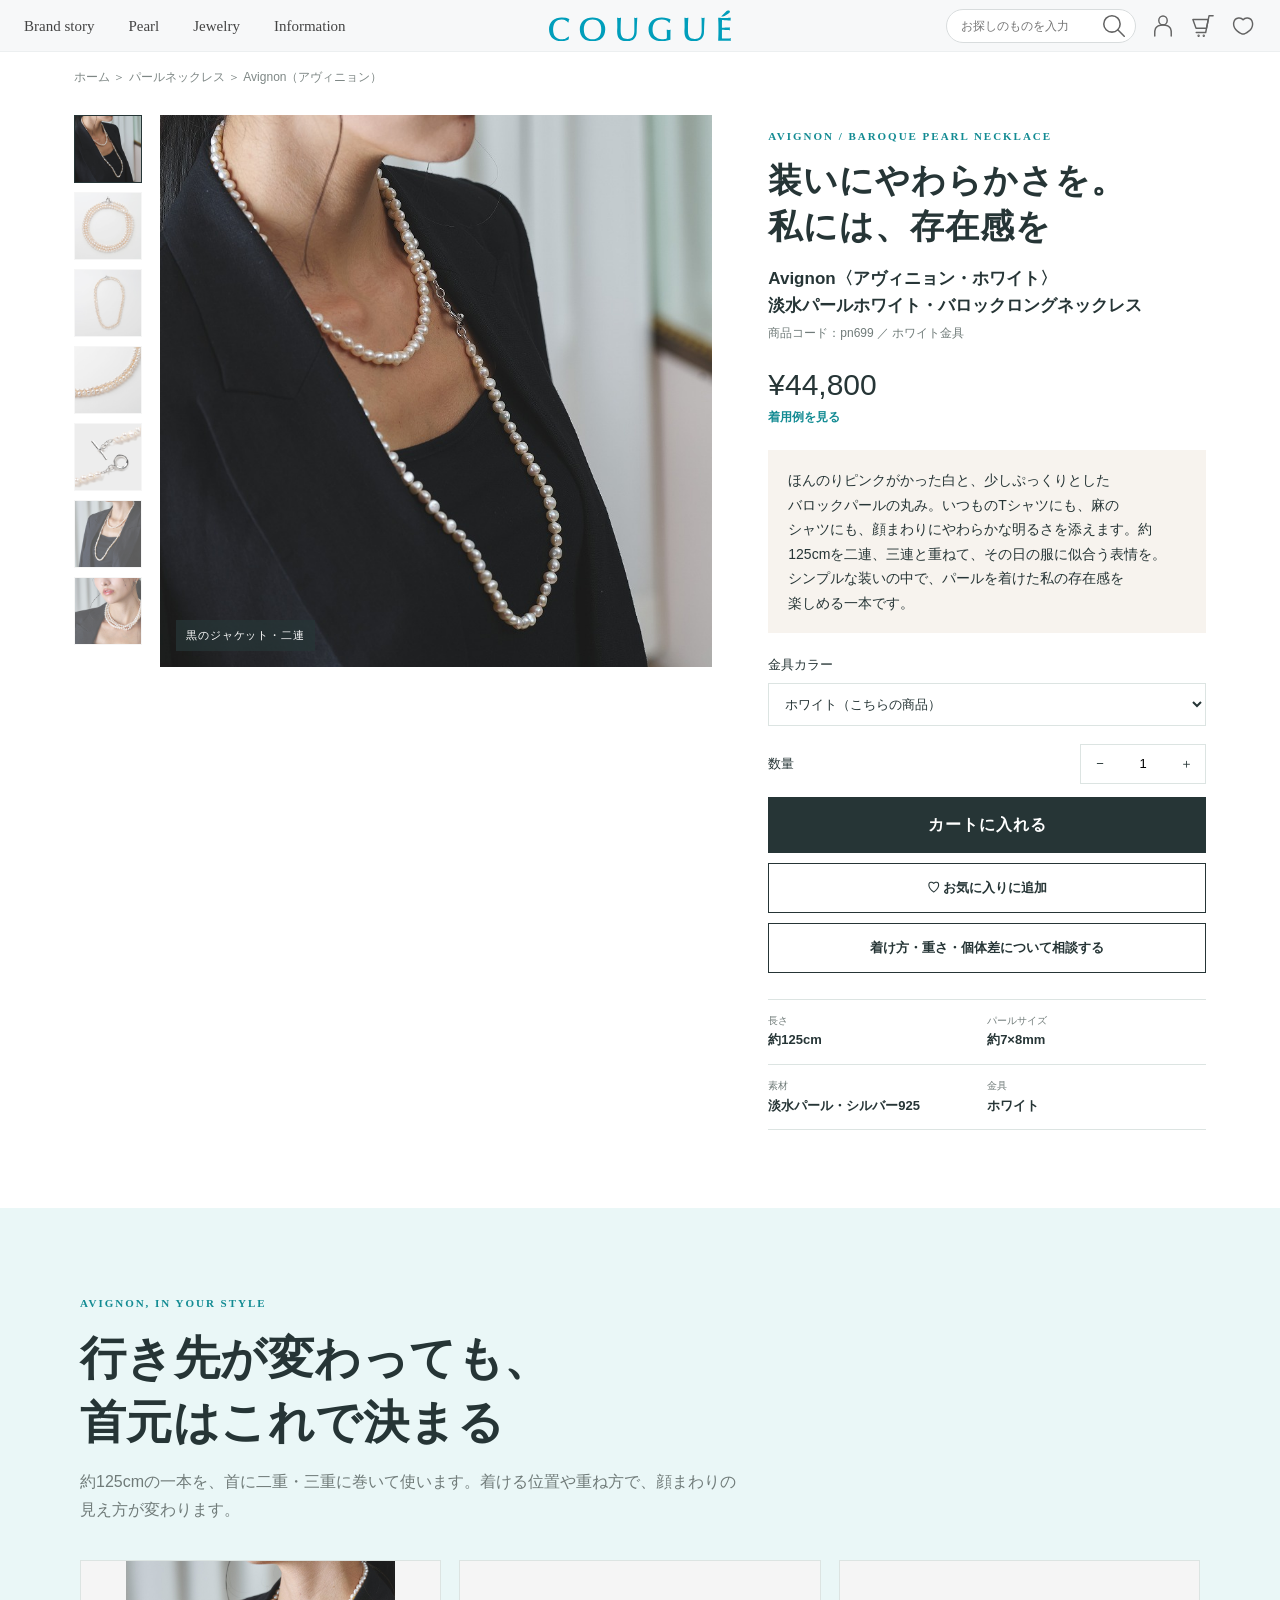
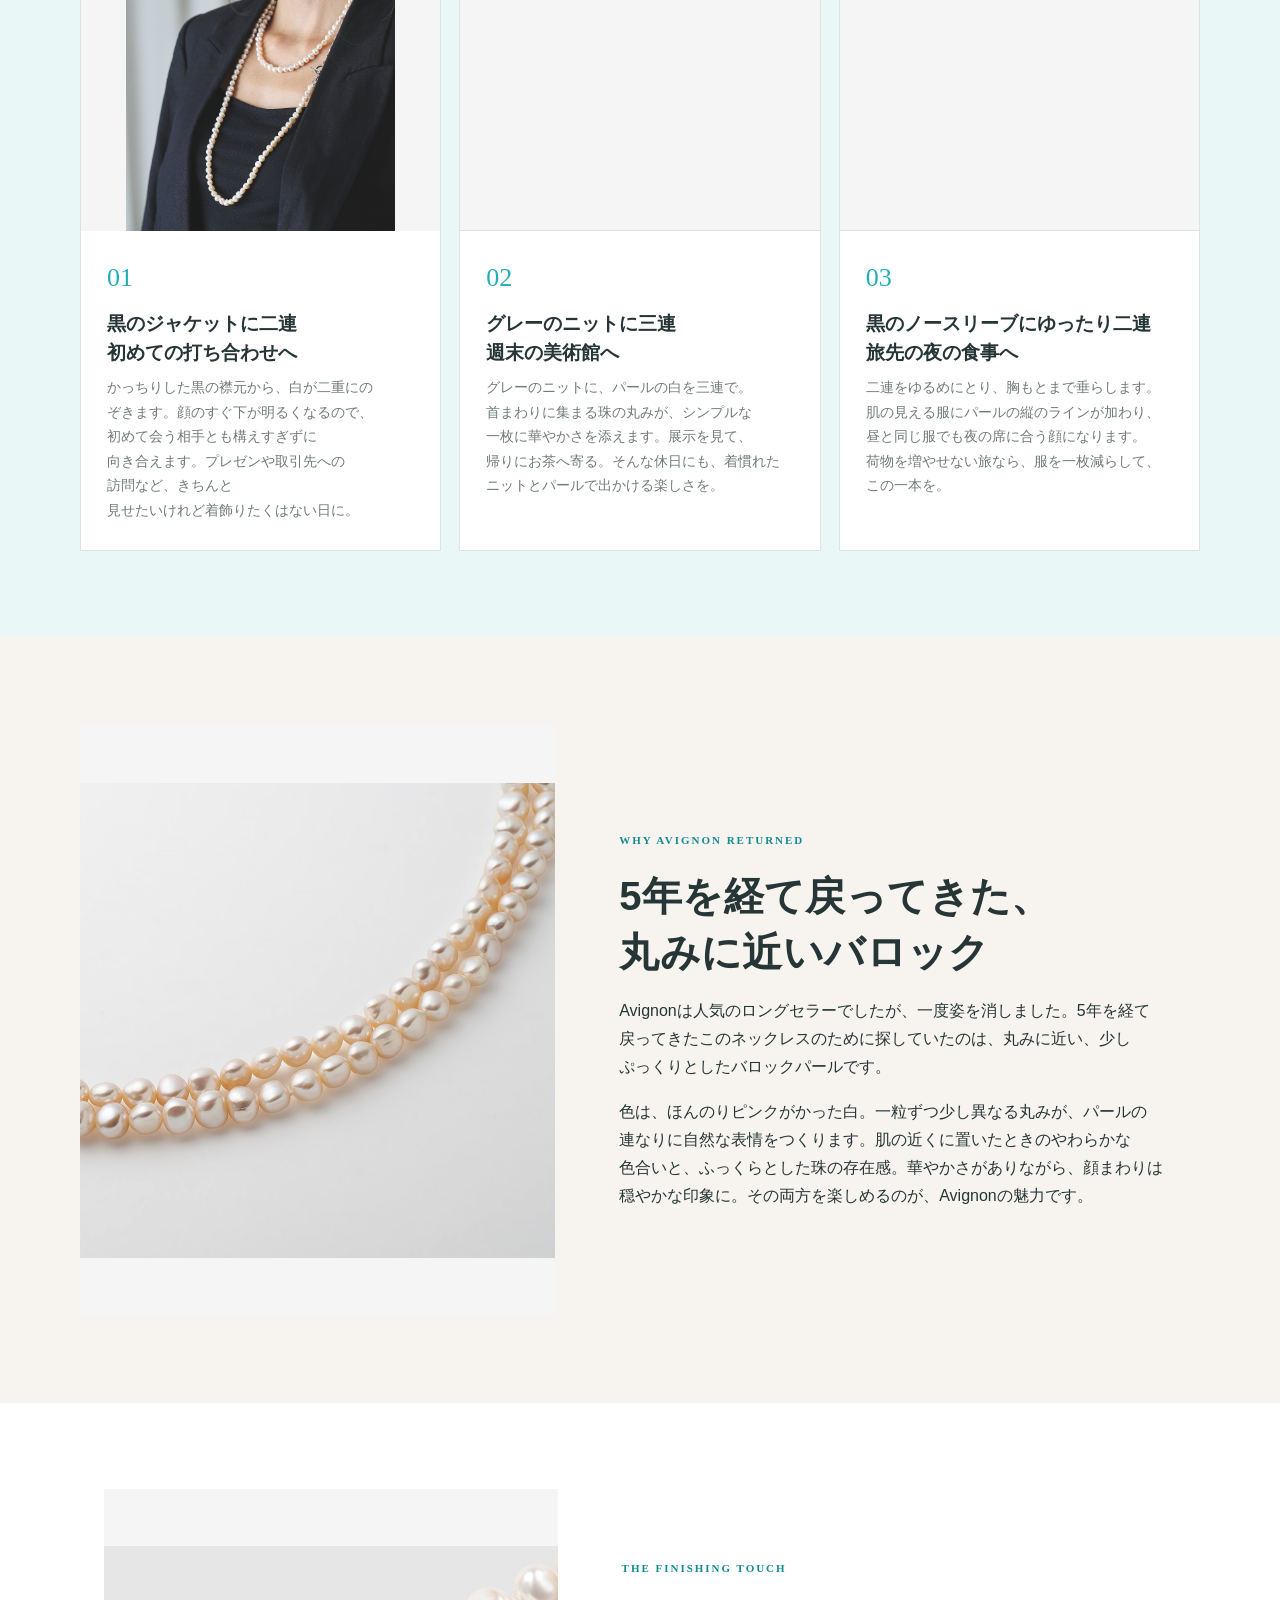
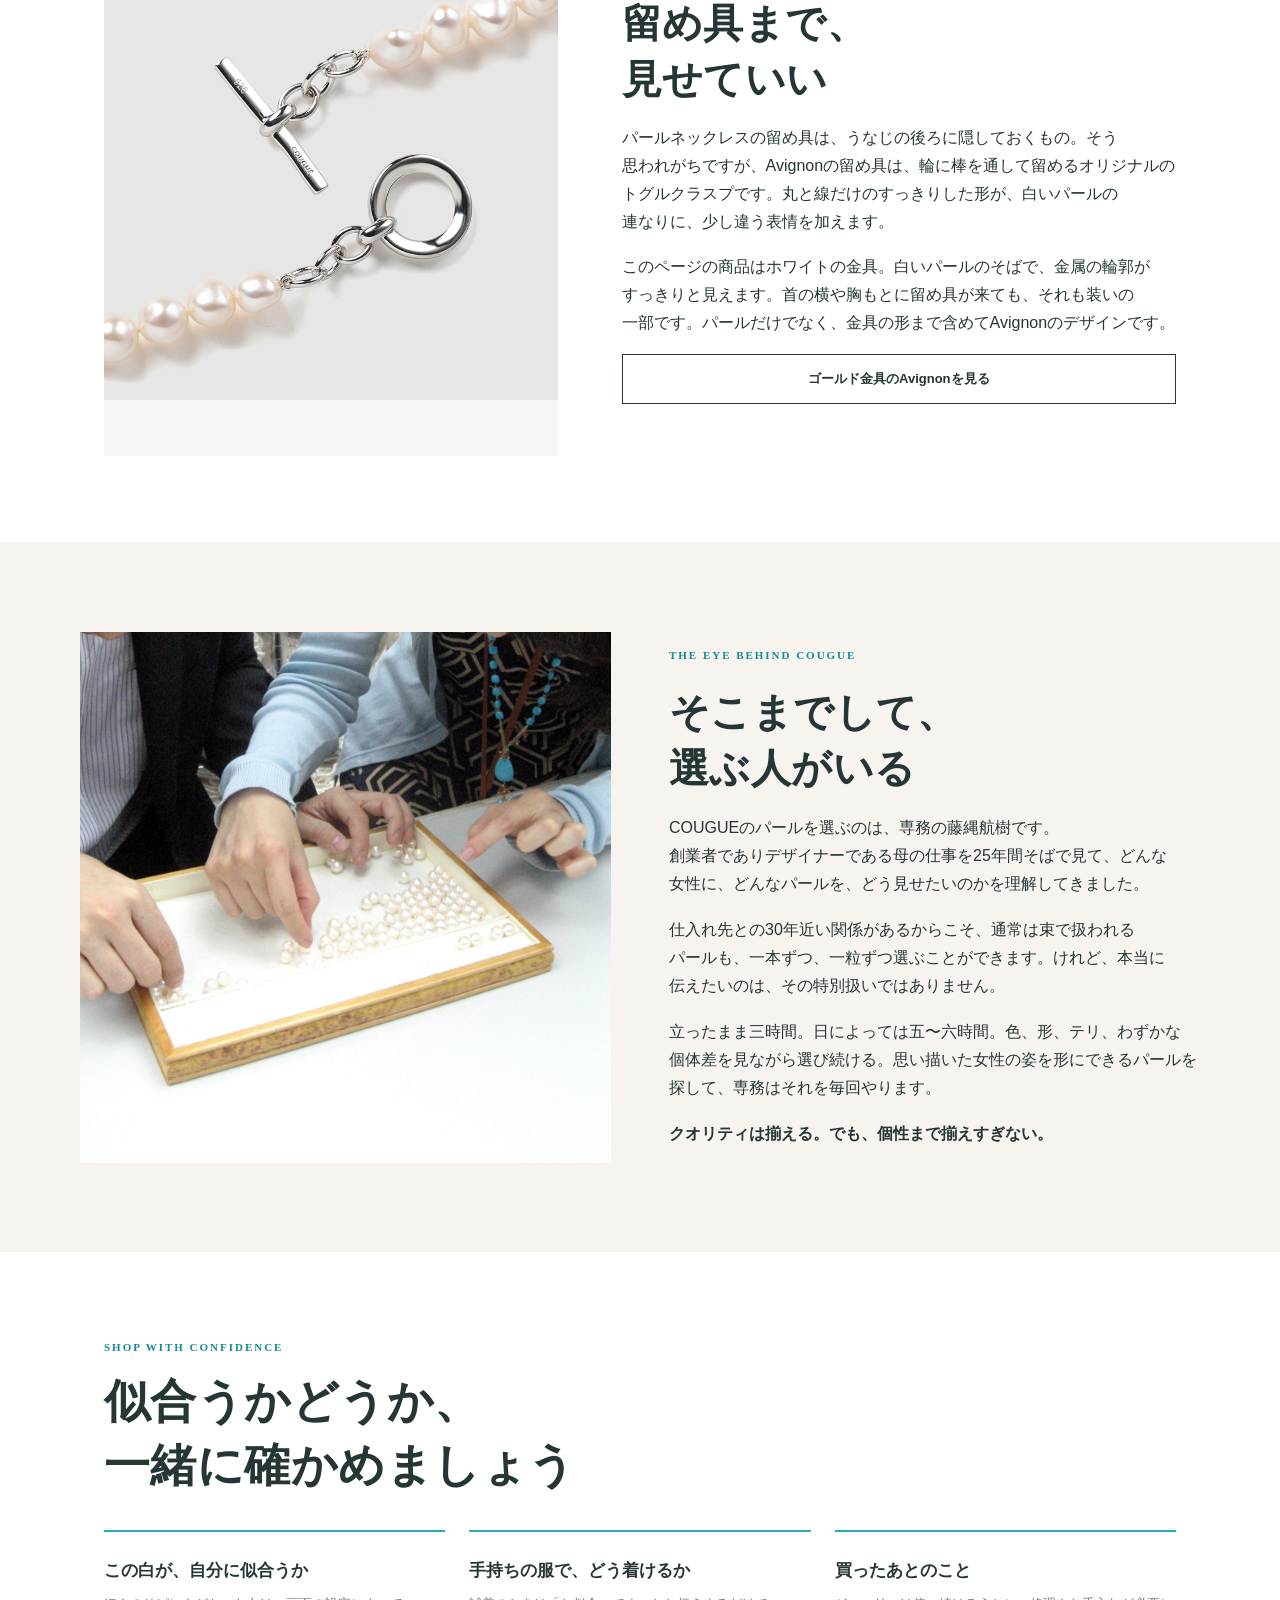
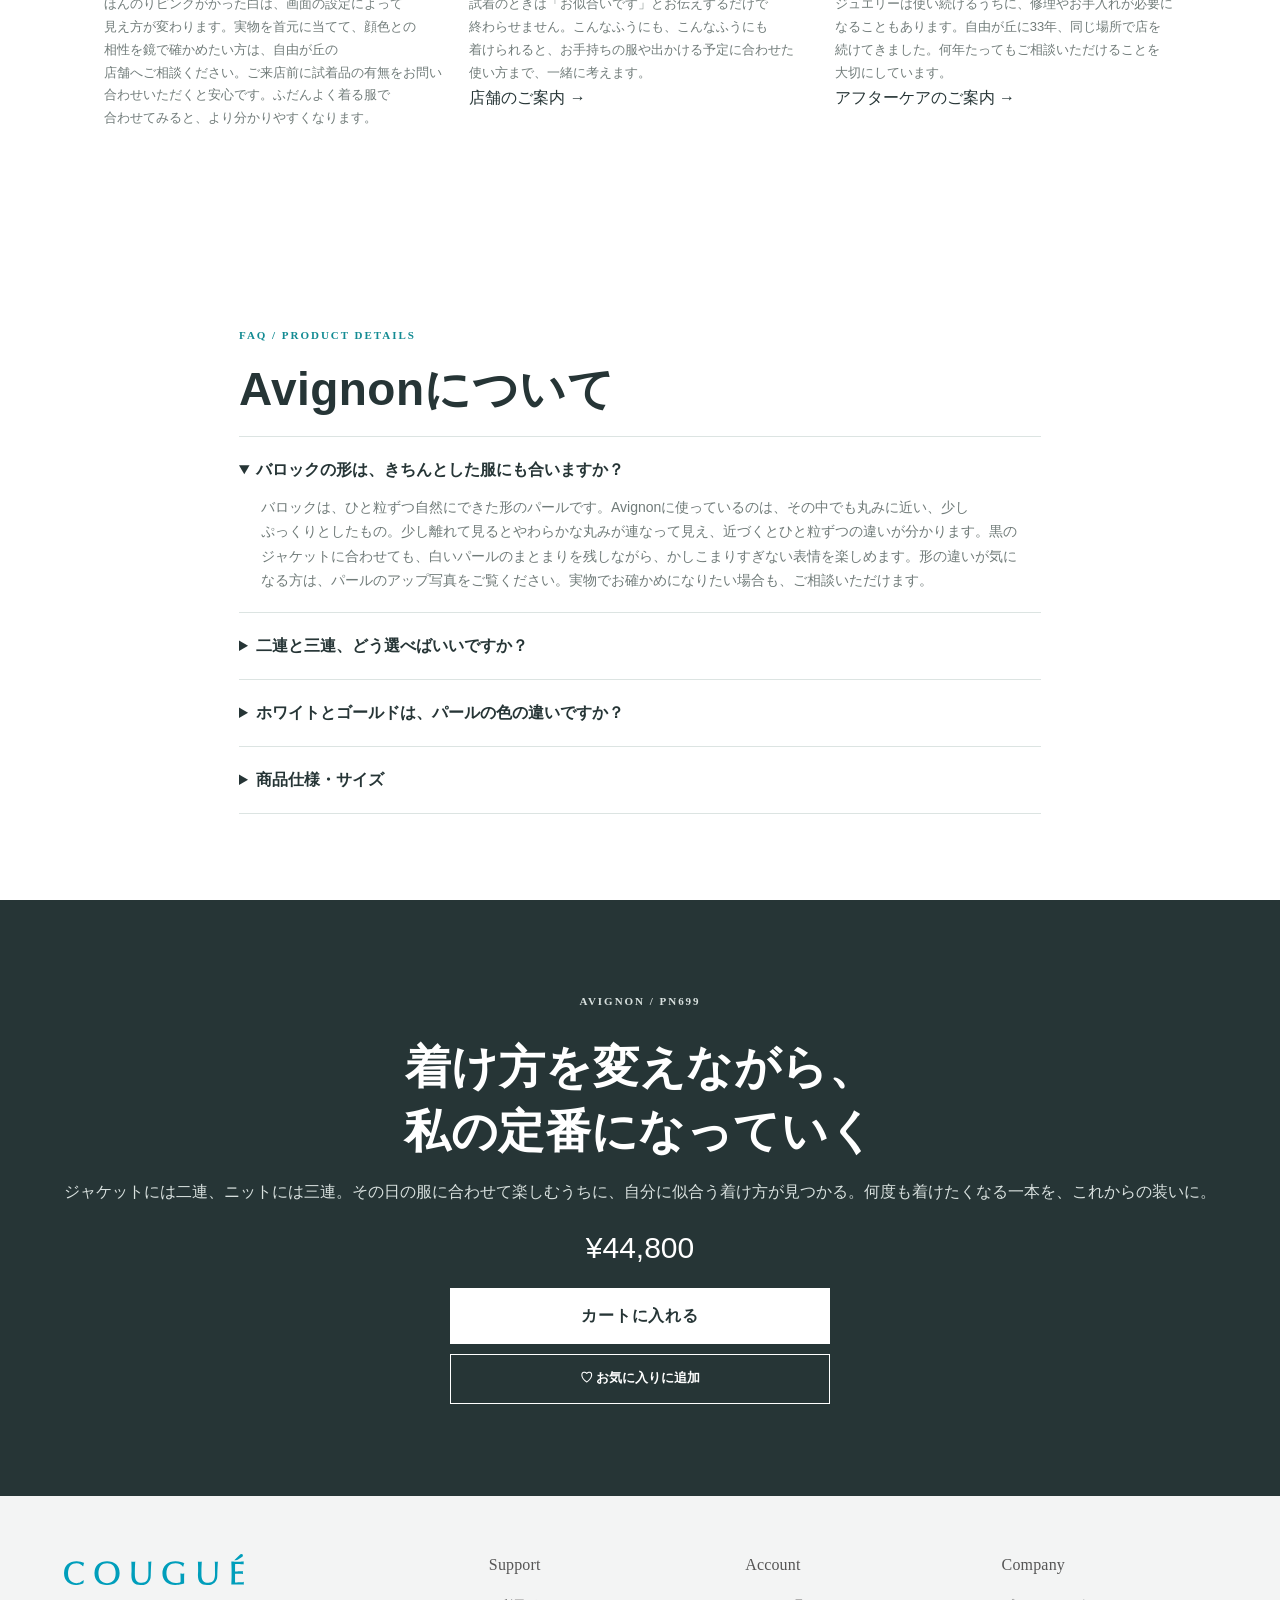
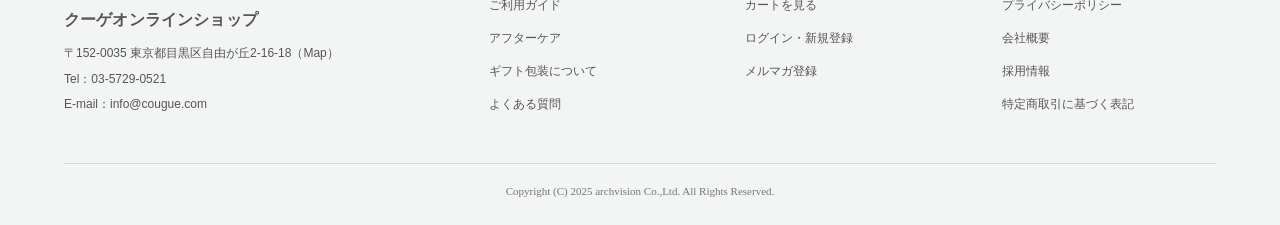
==== avignon.html @ 50aeb5b4 "Cynthia80とAvignonを追加" ====
<!DOCTYPE html>

<html lang="ja">
<head>
<meta charset="utf-8"/>
<meta content="width=device-width, initial-scale=1" name="viewport"/>
<title>Avignon アヴィニョン｜COUGUE</title>
<meta name="description" content="装いにやわらかさを。私には、存在感を。Avignonの着こなしと、丸みに近いバロックパールの魅力をご紹介します。"/>
<style>
    :root {
      --ink:#263536;
      --muted:#707b79;
      --teal:#23aeb7;
      --teal-dark:#138b93;
      --pale:#eaf7f7;
      --sand:#f7f3ee;
      --line:#dce4e2;
      --white:#fff;
      --shadow:0 18px 48px rgba(38,53,54,.11);
    }
    * { box-sizing:border-box; }
    html { scroll-behavior:smooth; }
    body { margin:0; color:var(--ink); background:#fff; font-family:"Noto Sans JP","游ゴシック体","メイリオ",YuGothic,"游ゴシック Medium","Yu Gothic Medium","游ゴシック","Yu Gothic",sans-serif; line-height:1.75; }
    h1,h2,h3,summary { text-wrap:balance; word-break:auto-phrase; line-break:strict; }
    p,.summary,.benefits span,td { text-wrap:pretty; word-break:auto-phrase; line-break:strict; }
    .nowrap { white-space:nowrap; }
    a { color:inherit; text-decoration:none; }
    button { color:inherit; font:inherit; }
    img { display:block; width:100%; }
    .crumb { max-width:1180px; margin:auto; padding:15px 24px; color:#7e8785; font-size:12px; }
    .product-hero { max-width:1180px; margin:0 auto; padding:12px 24px 78px; display:grid; grid-template-columns:minmax(0,1.05fr) minmax(360px,.72fr); gap:56px; align-items:start; }
    .gallery { display:grid; grid-template-columns:72px minmax(0,1fr); gap:14px; position:sticky; top:86px; }
    .thumbs { display:flex; flex-direction:column; gap:9px; max-height:min(70vh,560px); overflow-y:auto; padding-right:4px; scrollbar-width:thin; }
    .thumb { padding:0; border:1px solid transparent; background:#f3f3f3; cursor:pointer; opacity:.72; }
    .thumb.active { border-color:var(--ink); opacity:1; }
    .thumb img { aspect-ratio:1/1; object-fit:cover; }
    .main-photo { position:relative; overflow:hidden; background:#f2f3f2; }
    .main-photo img { aspect-ratio:1/1; object-fit:cover; transition:opacity .18s ease; }
    .photo-label { position:absolute; left:16px; bottom:16px; padding:6px 10px; color:#fff; background:rgba(38,53,54,.74); font-size:11px; letter-spacing:.08em; }
    .purchase { padding-top:12px; }
    .eyebrow { margin:0 0 12px; color:var(--teal-dark); font-family:Roboto,Times,serif; font-size:11px; font-weight:700; letter-spacing:.18em; }
    h1,h2 { font-family:inherit; font-weight:600; letter-spacing:.01em; }
    h1 { margin:0; font-size:clamp(30px,3.2vw,40px); line-height:1.35; letter-spacing:.03em; }
    .product-name { margin:15px 0 0; font-size:17px; font-weight:700; line-height:1.6; }
    .product-code { margin:4px 0 0; color:var(--muted); font-size:12px; }
    .price-row { display:flex; align-items:baseline; gap:14px; margin:23px 0 4px; }
    .price { margin:0; font-family:inherit; font-size:30px; line-height:1.2; }
    .tax { color:var(--muted); font-size:11px; }
    .points { margin:0 0 22px; color:var(--teal-dark); font-size:12px; font-weight:700; }
    .benefits { display:grid; grid-template-columns:repeat(3,1fr); border:1px solid var(--line); margin:0 0 22px; }
    .benefits span { padding:12px 7px; text-align:center; font-size:11px; line-height:1.5; }
    .benefits span + span { border-left:1px solid var(--line); }
    .summary { margin:0 0 21px; padding:18px 20px; background:var(--sand); font-size:14px; }
    .quantity-line { display:flex; align-items:center; justify-content:space-between; margin:0 0 13px; font-size:13px; }
    .quantity { display:flex; align-items:center; border:1px solid var(--line); }
    .quantity button,.quantity input { width:38px; height:38px; display:grid; place-items:center; border:0; background:#fff; text-align:center; font:inherit; }
    .quantity input { width:48px; appearance:textfield; }
    .quantity input::-webkit-inner-spin-button,.quantity input::-webkit-outer-spin-button { appearance:none; margin:0; }
    .quantity button { cursor:pointer; }
    .cta { min-height:56px; display:flex; align-items:center; justify-content:center; width:100%; border:0; color:#fff; background:var(--ink); font-weight:700; letter-spacing:.06em; cursor:pointer; }
    .cta:hover { background:#142627; }
    .favorite-btn { min-height:50px; display:flex; align-items:center; justify-content:center; gap:9px; width:100%; margin-top:10px; border:1px solid var(--ink); color:var(--ink); background:#fff; font:inherit; font-size:13px; font-weight:700; cursor:pointer; }
    .favorite-btn:hover { background:#f6f3ed; }
    .favorite-btn .favorite-icon { font-size:20px; line-height:1; }
    .favorite-btn[aria-pressed="true"] .favorite-icon { color:var(--teal-dark); }
    .sub-cta { min-height:50px; display:flex; align-items:center; justify-content:center; width:100%; margin-top:10px; border:1px solid var(--ink); background:#fff; font-size:13px; font-weight:700; }
    .microcopy { margin:12px 0 0; color:var(--muted); text-align:center; font-size:11px; }
    .quick-spec { display:grid; grid-template-columns:1fr 1fr; gap:0; margin-top:26px; border-top:1px solid var(--line); }
    .quick-spec div { padding:12px 0; border-bottom:1px solid var(--line); }
    .quick-spec div:nth-child(odd) { padding-right:14px; }
    .quick-spec small { display:block; color:var(--muted); font-size:10px; }
    .quick-spec strong { display:block; font-size:13px; }
    .section { max-width:1120px; margin:auto; padding:86px 24px; }
    .wide { max-width:none; }
    .soft { background:var(--pale); }
    .sand { background:var(--sand); }
    .inner { max-width:1120px; margin:auto; }
    h2 { margin:0 0 14px; font-size:clamp(30px,4vw,46px); line-height:1.4; }
    .section-intro { max-width:720px; margin:0 0 36px; color:var(--muted); }
    .reason-grid { display:grid; grid-template-columns:repeat(3,1fr); gap:18px; }
    .reason { display:flex; flex-direction:column; overflow:hidden; background:#fff; border:1px solid var(--line); }
    .reason img { aspect-ratio:4/3; object-fit:cover; }
    .reason-copy { flex:1; padding:24px 26px 28px; }
    .reason-number { color:var(--teal); font-family:Roboto,Times,serif; font-size:26px; }
    .reason h3 { margin:10px 0 8px; font-size:19px; line-height:1.5; }
    .reason p { margin:0; color:var(--muted); font-size:14px; }
    .detail-split { display:grid; grid-template-columns:1fr 1fr; gap:58px; align-items:center; }
    .detail-split img { aspect-ratio:1/1; object-fit:cover; object-position:67% center; }
    .detail-copy h2,.story-copy h2 { font-size:clamp(30px,3.2vw,40px); }
    .detail-copy p { margin:18px 0; }
    .review-grid { display:grid; grid-template-columns:repeat(3,1fr); gap:18px; }
    .review { min-width:0; padding:25px; background:#fff; border:1px solid var(--line); }
    .stars { color:#d6a63f; letter-spacing:.12em; }
    .review p { margin:12px 0 0; font-family:inherit; font-size:15px; line-height:1.8; }
    .reviews-section { background:#fff; border-top:1px solid var(--line); border-bottom:1px solid var(--line); }
    .review-heading { display:flex; justify-content:space-between; align-items:end; gap:32px; margin-bottom:30px; }
    .review-heading h2 { margin-bottom:0; }
    .review-score { min-width:190px; padding:18px 22px; background:var(--sand); text-align:center; }
    .review-score strong { display:block; font-size:34px; line-height:1.1; }
    .review-score .stars { display:block; margin-top:5px; font-size:14px; }
    .review-score small { display:block; margin-top:4px; color:var(--muted); font-size:11px; }
    .review-head { display:flex; align-items:center; justify-content:space-between; gap:18px; }
    .review-meta { color:var(--muted); font-size:11px; white-space:nowrap; }
    .review-more { margin-top:18px; padding:0; border:0; }
    .review-more:last-child { border-bottom:0; }
    .review-more > summary { display:flex; align-items:center; justify-content:center; min-height:54px; padding:12px 20px; border:1px solid var(--ink); cursor:pointer; list-style:none; }
    .review-more > summary::-webkit-details-marker { display:none; }
    .review-more > summary::after { content:'＋'; margin-left:12px; font-weight:400; }
    .review-more[open] > summary::after { content:'−'; }
    .review-more .review-grid { margin-top:18px; }
    .story { display:grid; grid-template-columns:.9fr 1.1fr; gap:64px; align-items:center; }
    .story-image { aspect-ratio:4/5; object-fit:cover; }
    .story-copy p { margin:17px 0; }
    .trust { display:grid; grid-template-columns:repeat(3,1fr); gap:24px; margin-top:32px; }
    .story .trust { grid-template-columns:1fr; gap:8px; }
    .trust article { padding:24px 0; border-top:2px solid var(--teal); }
    .trust h3 { margin:0 0 8px; font-size:17px; }
    .trust p { margin:0; color:var(--muted); font-size:13px; }
    .faq { max-width:850px; }
    details { padding:19px 0; border-top:1px solid var(--line); }
    details:last-child { border-bottom:1px solid var(--line); }
    summary { cursor:pointer; font-weight:700; }
    details p { margin:11px 0 0 22px; color:var(--muted); font-size:14px; }
    .final { padding:92px 24px; color:#fff; background:var(--ink); text-align:center; }
    .final h2 { color:#fff; }
    .final p { margin:0 0 24px; color:#d9e1df; }
    .final .price { margin:0 0 22px; }
    .final .cta { max-width:380px; margin:auto; color:var(--ink); background:#fff; }
    .final .favorite-btn { max-width:380px; margin:10px auto 0; border-color:#fff; color:#fff; background:transparent; }
    .final .favorite-btn:hover { background:rgba(255,255,255,.08); }
    footer { padding:28px; color:#87918f; text-align:center; font-size:11px; }
    .sticky-buy { display:none; }
    @media (max-width:820px) {
      body { padding-bottom:70px; }
      .crumb { padding:10px 16px; }
      .product-hero { display:block; padding:0 0 54px; }
      .gallery { position:static; display:flex; flex-direction:column-reverse; gap:8px; }
      .thumbs { flex-direction:row; max-height:none; padding:0 12px 4px; overflow-x:auto; overflow-y:hidden; }
      .thumb { min-width:58px; }
      .main-photo img { aspect-ratio:1/1; }
      .photo-label { left:12px; bottom:12px; }
      .purchase { padding:28px 18px 0; }
      h1 { font-size:31px; }
      .product-name { font-size:15px; }
      .benefits span { padding:10px 4px; font-size:10px; }
      .section { padding:62px 18px; }
      h2 { font-size:30px; }
      .reason-grid,.review-grid,.trust { grid-template-columns:1fr; }
      .review-heading { align-items:start; flex-direction:column; }
      .review-score { width:100%; }
      .review-head { flex-wrap:wrap; }
      .review-meta { white-space:normal; }
      .reason-copy { padding:21px; }
      .detail-split,.story { grid-template-columns:1fr; gap:30px; }
      .detail-split .detail-copy { order:-1; }
      .story-image { aspect-ratio:4/3; object-position:center 24%; }
      .sticky-buy { position:fixed; left:0; right:0; bottom:0; z-index:30; display:grid; grid-template-columns:1fr 48px 1.4fr; gap:8px; align-items:center; min-height:68px; padding:8px 12px; background:#fff; box-shadow:0 -5px 20px rgba(38,53,54,.15); }
      .sticky-price { font-family:inherit; font-size:17px; }
      .sticky-buy .cta { min-height:49px; }
      .sticky-buy .favorite-btn { min-height:49px; margin:0; padding:0; }
      .sticky-buy .favorite-label { position:absolute; width:1px; height:1px; overflow:hidden; clip-path:inset(50%); white-space:nowrap; }
    }

    .quote-grid { display:grid; grid-template-columns:repeat(3,1fr); gap:18px; }
    .quote-grid blockquote { margin:0; padding:25px; background:#fff; border:1px solid var(--line); font-size:15px; line-height:1.85; }
    .hero-copy h1 { font-size:clamp(36px,4.2vw,56px); }
    @media (max-width: 760px) {
      .quote-grid { grid-template-columns:1fr; }
      .hero-copy h1 { font-size:34px; }
    }
  </style>
<link href="assets/cougue-shell.css" rel="stylesheet"/>
<meta content="noindex,nofollow" name="robots"/><style>
/* Layout classes above are unchanged from Sydney. Only content controls below are added. */
.reason img,.story-image{height:auto;max-width:100%}.story>*{min-width:0}
.cougue-drawer-search button{background-image:url('assets/shell-20260928/icon_search.svg')}
@media(min-width:761px) and (max-width:1024px){.cougue-footer-inner{grid-template-columns:1fr 1fr;gap:32px 24px}.cougue-footer-brand{grid-column:1/-1}}
.photo-pending{aspect-ratio:4/5;background:#eef0ee;border:1px dashed #a3afaa;display:grid;place-items:center;padding:28px;text-align:center;color:#5b6c65;line-height:1.8}.card-pending{aspect-ratio:4/3}.card-pending small{display:block;max-width:240px;margin:8px auto 0}.photo-pending small{font-size:12px;font-weight:400}.pending-note{font-size:12px;color:var(--muted)}
#zoom{border:0;padding:0;display:block;width:100%;cursor:zoom-in}.main-photo img{object-fit:contain}.reason img{object-fit:contain;background:#f5f5f5}.story-image{object-fit:contain;background:#f5f5f5}
.option-label{display:block;font-size:13px;margin-bottom:6px}#product-option{width:100%;padding:12px;border:1px solid var(--line);background:white;font:inherit;font-size:13px;margin-bottom:18px}.review-source,.related{font-size:12px;color:var(--muted)}
.review-grid:has(> :nth-child(2):last-child){grid-template-columns:repeat(2,minmax(0,1fr))}.review-head{flex-wrap:wrap}.measure{font-size:32px}.measure span{font-size:13px}.fine{font-size:12px;color:var(--muted)}
.specs div{display:grid;grid-template-columns:110px 1fr;gap:18px;padding:12px 0;border-bottom:1px solid var(--line);font-size:13px}.specs dd{margin:0}.related a{text-decoration:underline}
dialog{max-width:min(92vw,820px);max-height:90vh;border:0;padding:24px;color:var(--ink)}dialog::backdrop{background:#152220bb}dialog img{width:auto;max-width:100%;max-height:72vh;margin:auto}dialog button{display:block;margin:0 0 14px auto;cursor:pointer}#purchase-dialog{max-width:460px}#purchase-dialog h2{font-size:24px}button:focus-visible,a:focus-visible,summary:focus-visible{outline:3px solid var(--teal-dark);outline-offset:3px}
@media(max-width:820px){.photo-pending{aspect-ratio:4/3}.review-grid:has(> :nth-child(2):last-child){grid-template-columns:1fr}.thumb{width:58px;flex:none}.specs div{grid-template-columns:90px 1fr}.photo-pending{padding:20px}.measure{font-size:28px}}
@media(prefers-reduced-motion:reduce){html{scroll-behavior:auto}}
</style><style>.product-hero h1{font-size:clamp(31px,2.65vw,38px)}.variant-caption{margin:0;padding:8px 14px;background:#f5f5f5;color:var(--muted);font-size:11px}.client-fact-request{margin-top:28px;padding:20px;background:var(--sand);font-size:13px;color:var(--muted)}#product-option:disabled{opacity:1;color:var(--ink)}.reason-photo-empty{aspect-ratio:4/3;background:#f5f5f5;border-bottom:1px solid var(--line)}</style></head>
<body>
<header class="cougue-site-header">
<button aria-controls="cougue-search-panel" aria-expanded="false" aria-label="商品を検索" class="cougue-search-toggle" data-cougue-search-toggle="" type="button"><img alt="" src="assets/shell-20260928/icon_search.svg"/></button>
<nav aria-label="メインナビゲーション" class="cougue-desktop-nav">
<div class="cougue-nav-item"><a class="cougue-nav-label" href="https://www.cougue.com/html/page9.html">Brand story</a><div class="cougue-nav-menu"><a href="https://www.cougue.com/html/page9.html">ブランドストーリー</a><a href="https://www.cougue.com/html/page2.html">自由が丘 本店</a><a href="https://www.cougue.com/html/page10.html">お客様の声</a><a href="https://www.cougue.com/html/page1.html">アフターケア</a><a href="https://www.cougue.com/html/page34.html">ギフトラッピング</a><a href="https://www.cougue.com/html/page6.html">よくあるご質問</a></div></div>
<div class="cougue-nav-item"><a class="cougue-nav-label" href="https://www.cougue.com/view/category/ct15">Pearl</a><div class="cougue-nav-menu"><a href="https://www.cougue.com/view/category/ct17">パールネックレス</a><a href="https://www.cougue.com/view/category/ct16">パールリング</a><a href="https://www.cougue.com/view/category/ct19">パールピアス・イヤリング</a><a href="https://www.cougue.com/view/category/ct81">バロックパール商品</a><a href="https://www.cougue.com/html/page28.html">パールへのこだわり</a></div></div>
<div class="cougue-nav-item"><a class="cougue-nav-label" href="https://www.cougue.com/view/category/ct137">Jewelry</a><div class="cougue-nav-menu"><a href="https://www.cougue.com/view/category/all_items">すべての商品</a><a href="https://www.cougue.com/view/category/ct202">OUTLET</a><a href="https://www.cougue.com/view/category/ct140">コレクション別で探す</a><a href="https://www.cougue.com/view/category/ct141">パールの色で探す</a><a href="https://www.cougue.com/view/category/ct142">パールネックレス長さで探す</a></div></div>
<div class="cougue-nav-item"><a class="cougue-nav-label" href="https://www.cougue.com/view/news/list">Information</a><div class="cougue-nav-menu"><a href="https://www.cougue.com/view/news/list">お知らせ</a><a href="https://www.cougue.com/view/guide">ご利用ガイド</a><a href="https://www.cougue.com/view/company">このショップについて</a><a href="https://www.instagram.com/cougue.jiyugaoka/" rel="noopener" target="_blank">Instagram</a></div></div>
</nav>
<a aria-label="COUGUEトップページ" class="cougue-logo" href="https://www.cougue.com/"><img alt="自由が丘クーゲ ジュエリーショップ" src="assets/shell-20260928/logo.svg"/></a>
<div class="cougue-header-actions"><form action="https://www.cougue.com/view/search" class="cougue-header-search-form" method="get" role="search"><input aria-label="商品検索" name="search_keyword" placeholder="お探しのものを入力" type="search"/><button aria-label="検索する" type="submit"><img alt="" src="assets/shell-20260928/icon_search.svg"/></button></form><a aria-label="マイページ" class="cougue-icon-link" href="https://www.cougue.com/view/member/mypage"><img alt="" src="assets/shell-20260928/icon_user.svg"/></a><a aria-label="カートを見る" class="cougue-icon-link" href="https://www.cougue.com/view/cart"><img alt="" src="assets/shell-20260928/icon_bag.svg"/></a><a aria-label="お気に入り" class="cougue-icon-link" href="https://www.cougue.com/view/member/favorite"><img alt="" src="assets/shell-20260928/icon_heart.svg"/></a><button aria-controls="cougue-drawer" aria-expanded="false" aria-label="メニューを開く" class="cougue-menu-toggle" data-cougue-menu-toggle="" type="button"><span></span><span></span><span></span></button></div>
</header>
<div aria-hidden="true" class="cougue-search-panel" data-cougue-search-panel="" id="cougue-search-panel"><form action="https://www.cougue.com/view/search" class="cougue-drawer-search" method="get" role="search"><input aria-label="商品検索" name="search_keyword" placeholder="お探しのものを入力してください" type="search"/><button aria-label="検索する" type="submit">⌕</button></form></div>
<div aria-hidden="true" class="cougue-drawer-overlay" data-cougue-drawer-overlay=""><aside aria-label="サイトメニュー" class="cougue-drawer" data-cougue-drawer="" id="cougue-drawer"><button aria-label="メニューを閉じる" class="cougue-drawer-close" data-cougue-drawer-close="" type="button">×</button><form action="https://www.cougue.com/view/search" class="cougue-drawer-search" method="get" role="search"><input aria-label="商品検索" name="search_keyword" placeholder="お探しのものを入力してください" type="search"/><button aria-label="検索する" type="submit">⌕</button></form><a class="cougue-drawer-primary" href="https://www.cougue.com/view/cart">カートを見る</a><a class="cougue-drawer-primary" href="https://www.cougue.com/view/member/login">ログイン</a><h2 class="cougue-drawer-section-title">アイテムカテゴリ</h2><details><summary>アイテム別</summary><div class="cougue-drawer-sub"><a href="https://www.cougue.com/view/category/ct250">ネックレス</a><a href="https://www.cougue.com/view/category/ct251">リング</a><a href="https://www.cougue.com/view/category/ct252">ピアス・イヤリング</a><a href="https://www.cougue.com/view/category/ct254">ブレスレット</a><a href="https://www.cougue.com/view/category/ct255">ペンダント</a></div></details><details><summary>新着アイテム</summary><div class="cougue-drawer-sub"><a href="https://www.cougue.com/view/category/ct5">新着商品一覧</a><a href="https://www.cougue.com/view/category/ct7">新着パール</a></div></details><details><summary>OUTLET</summary><div class="cougue-drawer-sub"><a href="https://www.cougue.com/view/category/ct202">OUTLET</a><a href="https://www.cougue.com/view/category/ct203">パール OUTLET</a></div></details><details><summary>パール</summary><div class="cougue-drawer-sub"><a href="https://www.cougue.com/view/category/ct15">パール</a><a href="https://www.cougue.com/view/category/ct17">パールネックレス</a><a href="https://www.cougue.com/view/category/ct16">パールリング</a><a href="https://www.cougue.com/view/category/ct19">パールピアス・イヤリング</a><a href="https://www.cougue.com/view/category/ct18">ネックレスセット</a><a href="https://www.cougue.com/view/category/ct88">ブレスレット</a></div></details><details><summary>バロックパール商品</summary><div class="cougue-drawer-sub"><a href="https://www.cougue.com/view/category/ct81">バロックパール商品</a><a href="https://www.cougue.com/view/category/ct227">バロックパールネックレス</a><a href="https://www.cougue.com/view/category/ct229">バロックパールピアス・イヤリング</a><a href="https://www.cougue.com/view/category/ct236">ケシパール</a><a href="https://www.cougue.com/view/category/ct246">オイスターパール</a></div></details><details><summary>商品を探す</summary><div class="cougue-drawer-sub"><a href="https://www.cougue.com/view/category/ct137">商品を探す</a><a href="https://www.cougue.com/view/category/ct140">コレクション別</a><a href="https://www.cougue.com/view/category/ct141">パールの色</a><a href="https://www.cougue.com/view/category/ct142">ネックレスの長さ</a></div></details><a class="cougue-drawer-direct" href="https://www.cougue.com/view/news/list">お知らせ</a><a class="cougue-drawer-direct" href="https://www.cougue.com/view/guide">ご利用ガイド</a><a class="cougue-drawer-direct" href="https://www.cougue.com/view/company">このショップについて</a><a class="cougue-drawer-direct" href="#makeshop-common-contact-url">お問い合わせ</a></aside></div>
<div class="crumb">ホーム ＞ パールネックレス ＞ Avignon（アヴィニョン）</div>
<main><section class="product-hero" data-slot="hero"><div class="gallery" aria-label="Avignonの商品画像"><div class="thumbs"><button class="thumb active" aria-pressed="true" type="button" data-src="assets/avignon-20260929/7.jpg" data-label="黒のジャケット・二連" aria-label="黒のジャケット・二連を表示"><img class="" src="assets/avignon-20260929/7.jpg" alt="黒のジャケット・二連" loading="lazy"/></button><button class="thumb" aria-pressed="false" type="button" data-src="assets/avignon-20260929/1.jpg" data-label="ホワイト金具・ネックレス全体" aria-label="ホワイト金具・ネックレス全体を表示"><img class="" src="assets/avignon-20260929/1.jpg" alt="ホワイト金具・ネックレス全体" loading="lazy"/></button><button class="thumb" aria-pressed="false" type="button" data-src="assets/avignon-20260929/2.jpg" data-label="ホワイト金具・ロングのライン" aria-label="ホワイト金具・ロングのラインを表示"><img class="" src="assets/avignon-20260929/2.jpg" alt="ホワイト金具・ロングのライン" loading="lazy"/></button><button class="thumb" aria-pressed="false" type="button" data-src="assets/avignon-20260929/3.jpg" data-label="丸みに近いバロックパール" aria-label="丸みに近いバロックパールを表示"><img class="" src="assets/avignon-20260929/3.jpg" alt="丸みに近いバロックパール" loading="lazy"/></button><button class="thumb" aria-pressed="false" type="button" data-src="assets/avignon-20260929/4.jpg" data-label="ホワイト金具・オリジナルトグル" aria-label="ホワイト金具・オリジナルトグルを表示"><img class="" src="assets/avignon-20260929/4.jpg" alt="ホワイト金具・オリジナルトグル" loading="lazy"/></button><button class="thumb" aria-pressed="false" type="button" data-src="assets/avignon-20260929/8.jpg" data-label="黒のジャケット・正面" aria-label="黒のジャケット・正面を表示"><img class="" src="assets/avignon-20260929/8.jpg" alt="黒のジャケット・正面" loading="lazy"/></button><button class="thumb" aria-pressed="false" type="button" data-src="assets/avignon-20260929/9.jpg" data-label="黒のジャケット・三連" aria-label="黒のジャケット・三連を表示"><img class="" src="assets/avignon-20260929/9.jpg" alt="黒のジャケット・三連" loading="lazy"/></button></div><div class="main-photo"><button id="zoom" type="button" aria-label="商品画像を拡大"><img id="mainImage" src="assets/avignon-20260929/7.jpg" alt="黒のジャケットにAvignonを二連で合わせた着用例"/></button><span class="photo-label" id="photoLabel">黒のジャケット・二連</span></div></div><div class="purchase"><p class="eyebrow">AVIGNON / BAROQUE PEARL NECKLACE</p><h1 id="page-title">装いにやわらかさを。<br/>私には、存在感を</h1><p class="product-name">Avignon〈アヴィニョン・ホワイト〉<span>淡水パールホワイト・バロックロングネックレス</span></p><p class="product-code">商品コード：pn699 ／ ホワイト金具</p><div class="price-row"><p class="price">¥44,800</p></div><p class="points"><a href="#looks">着用例を見る</a></p><div class="summary">ほんのりピンクがかった白と、少しぷっくりとしたバロックパールの丸み。いつものTシャツにも、麻のシャツにも、顔まわりにやわらかな明るさを添えます。約125cmを二連、三連と重ねて、その日の服に似合う表情を。シンプルな装いの中で、パールを着けた私の存在感を楽しめる一本です。</div><label class="option-label" for="product-option">金具カラー</label><select id="product-option" disabled><option value="white">ホワイト（こちらの商品）</option></select><div class="quantity-line"><label for="quantity">数量</label><div class="quantity"><button id="minus" type="button" aria-label="数量を減らす">−</button><input id="quantity" type="number" value="1" min="1" max="99" aria-label="数量"/><button id="plus" type="button" aria-label="数量を増やす">＋</button></div></div><button class="cta" id="cart" type="button">カートに入れる</button><button class="favorite-btn" id="favorite" type="button" aria-pressed="false">♡ お気に入りに追加</button><a class="sub-cta" href="#makeshop-common-contact-url">着け方・重さ・個体差について相談する</a><div class="quick-spec"><div><small>長さ</small><strong>約125cm</strong></div><div><small>パールサイズ</small><strong>約7×8mm</strong></div><div><small>素材</small><strong>淡水パール・シルバー925</strong></div><div><small>金具</small><strong>ホワイト</strong></div></div></div></section>
<section data-slot="reviews" hidden style="display:none"></section>
<section class="section wide soft" data-slot="reasons" id="looks"><div class="inner"><p class="eyebrow">AVIGNON, IN YOUR STYLE</p><h2>行き先が変わっても、<br/>首元はこれで決まる</h2><p class="section-intro">約125cmの一本を、首に二重・三重に巻いて使います。着ける位置や重ね方で、顔まわりの見え方が変わります。</p><div class="reason-grid"><article class="reason"><img class="" src="assets/avignon-20260929/8.jpg" alt="黒のジャケット・正面" loading="lazy" width="800" height="800"/><div class="reason-copy"><span class="reason-number">01</span><h3>黒のジャケットに二連<br/>初めての打ち合わせへ</h3><p>かっちりした黒の襟元から、白が二重にのぞきます。顔のすぐ下が明るくなるので、初めて会う相手とも構えすぎずに向き合えます。プレゼンや取引先への訪問など、きちんと見せたいけれど着飾りたくはない日に。</p></div></article><article class="reason"><div class="reason-photo-empty" aria-hidden="true"></div><div class="reason-copy"><span class="reason-number">02</span><h3>グレーのニットに三連<br/>週末の美術館へ</h3><p>グレーのニットに、パールの白を三連で。首まわりに集まる珠の丸みが、シンプルな一枚に華やかさを添えます。展示を見て、帰りにお茶へ寄る。そんな休日にも、着慣れたニットとパールで出かける楽しさを。</p></div></article><article class="reason"><div class="reason-photo-empty" aria-hidden="true"></div><div class="reason-copy"><span class="reason-number">03</span><h3>黒のノースリーブにゆったり二連<br/>旅先の夜の食事へ</h3><p>二連をゆるめにとり、胸もとまで垂らします。肌の見える服にパールの縦のラインが加わり、昼と同じ服でも夜の席に合う顔になります。荷物を増やせない旅なら、服を一枚減らして、この一本を。</p></div></article></div></div></section>
<section class="section wide sand" data-slot="design"><div class="inner story"><img class="story-image" src="assets/avignon-20260929/3.jpg" alt="丸みに近いバロックパール" loading="lazy" width="800" height="800"/><div class="story-copy"><p class="eyebrow">WHY AVIGNON RETURNED</p><h2>5年を経て戻ってきた、<br/>丸みに近いバロック</h2><p>Avignonは人気のロングセラーでしたが、一度姿を消しました。5年を経て戻ってきたこのネックレスのために探していたのは、丸みに近い、少しぷっくりとしたバロックパールです。</p><p>色は、ほんのりピンクがかった白。一粒ずつ少し異なる丸みが、パールの連なりに自然な表情をつくります。肌の近くに置いたときのやわらかな色合いと、ふっくらとした珠の存在感。華やかさがありながら、顔まわりは穏やかな印象に。その両方を楽しめるのが、Avignonの魅力です。</p></div></div></section>
<section class="section" data-slot="hardware"><div class="inner story"><img class="story-image" src="assets/avignon-20260929/4.jpg" alt="ホワイト金具・オリジナルトグル" loading="lazy" width="800" height="800"/><div class="story-copy"><p class="eyebrow">THE FINISHING TOUCH</p><h2>留め具まで、<br/>見せていい</h2><p>パールネックレスの留め具は、うなじの後ろに隠しておくもの。そう思われがちですが、Avignonの留め具は、輪に棒を通して留めるオリジナルのトグルクラスプです。丸と線だけのすっきりした形が、白いパールの連なりに、少し違う表情を加えます。</p><p>このページの商品はホワイトの金具。白いパールのそばで、金属の輪郭がすっきりと見えます。首の横や胸もとに留め具が来ても、それも装いの一部です。パールだけでなく、金具の形まで含めてAvignonのデザインです。</p><a class="sub-cta" href="https://www.cougue.com/view/item/000000002143">ゴールド金具のAvignonを見る</a></div></div></section>
<section class="section wide sand" data-slot="selection"><div class="inner detail-split"><img src="assets/sydney/pearl-selection-2-bright-v1.jpg" alt="COUGUEのパールを選定する様子" loading="lazy"/><div class="detail-copy"><p class="eyebrow">THE EYE BEHIND COUGUE</p><h2>そこまでして、<br/>選ぶ人がいる</h2><p>COUGUEのパールを選ぶのは、専務の藤縄航樹です。創業者でありデザイナーである母の仕事を25年間そばで見て、どんな女性に、どんなパールを、どう見せたいのかを理解してきました。</p><p>仕入れ先との30年近い関係があるからこそ、通常は束で扱われるパールも、一本ずつ、一粒ずつ選ぶことができます。けれど、本当に伝えたいのは、その特別扱いではありません。</p><p>立ったまま三時間。日によっては五〜六時間。色、形、テリ、わずかな個体差を見ながら選び続ける。思い描いた女性の姿を形にできるパールを探して、専務はそれを毎回やります。</p><p><strong>クオリティは揃える。でも、個性まで揃えすぎない。</strong></p></div></div></section>
<section data-slot="lasting-value" hidden style="display:none"></section>
<section class="section" data-slot="support"><p class="eyebrow">SHOP WITH CONFIDENCE</p><h2>似合うかどうか、<br/>一緒に確かめましょう</h2><div class="trust"><article><h3>この白が、自分に似合うか</h3><p>ほんのりピンクがかった白は、画面の設定によって見え方が変わります。実物を首元に当てて、顔色との相性を鏡で確かめたい方は、自由が丘の店舗へご相談ください。ご来店前に試着品の有無をお問い合わせいただくと安心です。ふだんよく着る服で合わせてみると、より分かりやすくなります。</p></article><article><h3>手持ちの服で、どう着けるか</h3><p>試着のときは「お似合いです」とお伝えするだけで終わらせません。こんなふうにも、こんなふうにも着けられると、お手持ちの服や出かける予定に合わせた使い方まで、一緒に考えます。</p><a href="https://www.cougue.com/html/page2.html">店舗のご案内 →</a></article><article><h3>買ったあとのこと</h3><p>ジュエリーは使い続けるうちに、修理やお手入れが必要になることもあります。自由が丘に33年、同じ場所で店を続けてきました。何年たってもご相談いただけることを大切にしています。</p><a href="https://www.cougue.com/html/page1.html">アフターケアのご案内 →</a></article></div></section>
<section class="section faq" data-slot="faq"><p class="eyebrow">FAQ / PRODUCT DETAILS</p><h2>Avignonについて</h2><details open=""><summary>バロックの形は、きちんとした服にも合いますか？</summary><p>バロックは、ひと粒ずつ自然にできた形のパールです。Avignonに使っているのは、その中でも丸みに近い、少しぷっくりとしたもの。少し離れて見るとやわらかな丸みが連なって見え、近づくとひと粒ずつの違いが分かります。黒のジャケットに合わせても、白いパールのまとまりを残しながら、かしこまりすぎない表情を楽しめます。形の違いが気になる方は、パールのアップ写真をご覧ください。実物でお確かめになりたい場合も、ご相談いただけます。</p></details><details><summary>二連と三連、どう選べばいいですか？</summary><p>どちらかを選んで買う必要はありません。約125cmの同じ一本を、二重に巻くか三重に巻くかで変えられます。迷ったら、襟ぐりで決めるのがいちばん簡単です。胸もとが開いた服やジャケットの日は二連で縦に長く、首の詰まったニットの日は三連で首まわりに。鏡から一歩離れて、全身で見たときにしっくりくるほうを選んでください。首まわりや服の厚みでも収まりが変わるので、合わせたい服がお決まりでしたら、着け方をご相談ください。</p></details><details><summary>ホワイトとゴールドは、パールの色の違いですか？</summary><p>いいえ、金具の色の違いです。どちらもパールは白です。このページはホワイト金具の商品です。ゴールドの金具をご希望の方は、ゴールド金具の商品ページからお選びください。</p></details><details><summary>商品仕様・サイズ</summary><dl class="specs"><div><dt>商品名</dt><dd>Avignon〈アヴィニョン・ホワイト〉</dd></div><div><dt>商品コード</dt><dd>pn699</dd></div><div><dt>素材</dt><dd>淡水パール・シルバー925</dd></div><div><dt>カラー・形</dt><dd>ホワイト・バロック</dd></div><div><dt>長さ</dt><dd>約125cm</dd></div><div><dt>パールサイズ</dt><dd>約7×8mm</dd></div><div><dt>金具</dt><dd>オリジナルトグル（ホワイト）</dd></div><div><dt>品質表記</dt><dd>AAA（COUGUE公式表記）</dd></div></dl></details></section>
<section class="final" data-slot="final"><p class="eyebrow">AVIGNON / PN699</p><h2>着け方を変えながら、<br/>私の定番になっていく</h2><p>ジャケットには二連、ニットには三連。その日の服に合わせて楽しむうちに、自分に似合う着け方が見つかる。何度も着けたくなる一本を、これからの装いに。</p><div class="price">¥44,800</div><button class="cta cart-btn" data-cart="" type="button">カートに入れる</button><button class="favorite-btn" data-favorite="" type="button" aria-pressed="false">♡ お気に入りに追加</button></section></main>
<footer class="cougue-footer"><div class="cougue-footer-inner"><div class="cougue-footer-brand"><a href="https://www.cougue.com/"><img alt="クーゲオンラインショップ" src="assets/shell-20260928/logo.svg"/></a><h2>クーゲオンラインショップ</h2><p>〒152-0035 東京都目黒区自由が丘2-16-18（<a href="https://www.google.com/maps/place/%E8%87%AA%E7%94%B1%E3%81%8C%E4%B8%98+%E3%82%AF%E3%83%BC%E3%82%B2/" rel="noopener" target="_blank">Map</a>）</p><p>Tel：03-5729-0521</p><p>E-mail：info@cougue.com</p></div><nav aria-label="サポート" class="cougue-footer-nav"><h2>Support</h2><a href="https://www.cougue.com/view/guide">ご利用ガイド</a><a href="https://www.cougue.com/html/page1.html">アフターケア</a><a href="https://www.cougue.com/html/page34.html">ギフト包装について</a><a href="https://www.cougue.com/html/page6.html">よくある質問</a></nav><nav aria-label="アカウント" class="cougue-footer-nav"><h2>Account</h2><a href="https://www.cougue.com/view/cart">カートを見る</a><a href="https://www.cougue.com/view/member/login">ログイン・新規登録</a><a href="https://www.cougue.com/ssl/popup_mailmagazine.html?db=kokifujinawa">メルマガ登録</a></nav><nav aria-label="会社情報" class="cougue-footer-nav"><h2>Company</h2><a href="https://www.cougue.com/html/page7.html">プライバシーポリシー</a><a href="https://www.cougue.com/view/company">会社概要</a><a href="https://www.cougue.com/html/page18.html">採用情報</a><a href="https://www.cougue.com/html/ordercontract.html">特定商取引に基づく表記</a></nav></div><div class="cougue-footer-copy">Copyright (C) 2025 archvision Co.,Ltd. All Rights Reserved.</div></footer>
<div class="sticky-buy"><span class="sticky-price">¥44,800</span><button aria-label="お気に入りに追加" aria-pressed="false" class="favorite-btn" data-favorite="" type="button">♡</button><button class="cta cart-btn" data-cart="" type="button">カートに入れる</button></div>
<script src="assets/cougue-shell.js"></script>

<dialog aria-label="商品画像の拡大" id="image-dialog"><button id="close-dialog" type="button">閉じる ×</button><img alt="" id="zoom-image"/></dialog><dialog aria-labelledby="purchase-dialog-title" id="purchase-dialog"><button id="purchase-close" type="button">閉じる ×</button><h2 id="purchase-dialog-title">購入は公式ページで</h2><p>こちらは確認用モックです。カートへの追加は行っていません。数量は、公式ページで改めてお選びください。</p><a class="cta" href="https://www.cougue.com/view/item/000000002144">公式商品ページへ進む</a></dialog><script>
const mainImage=document.getElementById('mainImage');
document.querySelectorAll('.thumb').forEach(b=>b.onclick=()=>{mainImage.src=b.dataset.src;mainImage.alt=b.querySelector('img').alt;document.getElementById('photoLabel').textContent=b.dataset.label;document.querySelectorAll('.thumb').forEach(x=>{x.classList.toggle('active',x===b);x.setAttribute('aria-pressed',String(x===b))})});
const zoomDialog=document.getElementById('image-dialog');document.getElementById('zoom').onclick=()=>{const im=document.getElementById('zoom-image');im.src=mainImage.src;im.alt=mainImage.alt;zoomDialog.showModal()};document.getElementById('close-dialog').onclick=()=>zoomDialog.close();
const q=document.getElementById('quantity');function clamp(){q.value=Math.max(1,Math.min(99,parseInt(q.value)||1))}document.getElementById('minus').onclick=()=>{clamp();q.value=Math.max(1,+q.value-1)};document.getElementById('plus').onclick=()=>{clamp();q.value=Math.min(99,+q.value+1)};q.onchange=clamp;
document.querySelectorAll('#favorite,[data-favorite]').forEach(b=>b.onclick=()=>{const on=b.getAttribute('aria-pressed')!=='true';document.querySelectorAll('#favorite,[data-favorite]').forEach(x=>{x.setAttribute('aria-pressed',String(on));x.textContent=x.closest('.sticky-buy')?(on?'♥':'♡'):(on?'♥ お気に入りに追加済み':'♡ お気に入りに追加');x.setAttribute('aria-label',on?'お気に入りに追加済み':'お気に入りに追加');x.title='モック内の表示確認です。公式サイトには保存されません。'})});
const pd=document.getElementById('purchase-dialog');document.querySelectorAll('#cart,[data-cart]').forEach(b=>b.onclick=()=>pd.showModal());document.getElementById('purchase-close').onclick=()=>pd.close();
</script></body>
</html>
---- assets/cougue-shell.css ----
:root {
  --cougue-shell-text:#444;
  --cougue-shell-muted:#777;
  --cougue-shell-line:#d7d7d7;
  --cougue-shell-bg:#f6f7f8;
  --cougue-shell-accent:#14a9b3;
  --cougue-shell-font:"Noto Sans JP","游ゴシック体","メイリオ",YuGothic,"游ゴシック Medium","Yu Gothic Medium","游ゴシック","Yu Gothic",sans-serif;
  --cougue-shell-en:Roboto,Times,serif;
}

.cougue-site-header,
.cougue-site-header *,
.cougue-drawer,
.cougue-drawer *,
.cougue-search-panel,
.cougue-search-panel *,
.cougue-footer,
.cougue-footer * { box-sizing:border-box; }

.cougue-site-header {
  position:sticky;
  top:0;
  z-index:1000;
  height:52px;
  display:grid;
  grid-template-columns:minmax(230px,1fr) auto minmax(300px,1fr);
  align-items:center;
  padding:0 24px;
  border-bottom:1px solid #eceff0;
  background:rgba(247,248,249,.97);
  font-family:var(--cougue-shell-font);
}

.cougue-logo {
  position:absolute;
  left:50%;
  top:50%;
  width:182px;
  transform:translate(-50%,-50%);
  line-height:0;
}
.cougue-logo img { width:100%; height:auto; }

.cougue-desktop-nav { display:flex; align-items:center; gap:34px; min-width:0; }
.cougue-nav-item { position:relative; }
.cougue-nav-label {
  display:flex;
  align-items:center;
  min-height:52px;
  color:var(--cougue-shell-text);
  font-family:var(--cougue-shell-en);
  font-size:15px;
  font-weight:400;
  text-decoration:none;
  white-space:nowrap;
}
.cougue-nav-label:hover,
.cougue-nav-label:focus-visible { color:var(--cougue-shell-accent); }
.cougue-nav-menu {
  position:absolute;
  top:100%;
  left:-22px;
  display:grid;
  min-width:250px;
  padding:13px 22px 17px;
  border:1px solid #e1e4e5;
  background:#fff;
  box-shadow:0 14px 28px rgba(0,0,0,.09);
  opacity:0;
  visibility:hidden;
  transform:translateY(7px);
  transition:.18s ease;
}
.cougue-nav-item:hover .cougue-nav-menu,
.cougue-nav-item:focus-within .cougue-nav-menu {
  opacity:1;
  visibility:visible;
  transform:translateY(0);
}
.cougue-nav-menu a {
  padding:8px 0;
  border-bottom:1px solid #edf0f1;
  color:#555;
  font-size:12px;
  line-height:1.5;
  text-decoration:none;
}
.cougue-nav-menu a:last-child { border-bottom:0; }
.cougue-nav-menu a:hover,
.cougue-nav-menu a:focus-visible { color:var(--cougue-shell-accent); }

.cougue-header-actions {
  grid-column:3;
  display:flex;
  justify-content:flex-end;
  align-items:center;
  gap:13px;
}
.cougue-header-search-form {
  display:flex;
  width:190px;
  height:34px;
  border:1px solid #d8dcdd;
  border-radius:18px;
  background:#fff;
  overflow:hidden;
}
.cougue-header-search-form input,
.cougue-drawer-search input {
  min-width:0;
  flex:1;
  border:0;
  outline:0;
  background:transparent;
  color:#444;
  font-family:var(--cougue-shell-font);
}
.cougue-header-search-form input { padding:0 4px 0 14px; font-size:12px; }
.cougue-header-search-form button,
.cougue-drawer-search button {
  border:0;
  background:transparent;
  cursor:pointer;
}
.cougue-header-search-form button { width:38px; }
.cougue-header-search-form img,
.cougue-icon-link img,
.cougue-search-toggle img { width:22px; height:22px; object-fit:contain; }
.cougue-icon-link,
.cougue-search-toggle {
  display:grid;
  place-items:center;
  width:27px;
  height:32px;
  padding:0;
  border:0;
  background:transparent;
  text-decoration:none;
}
.cougue-icon-link:focus-visible,
.cougue-search-toggle:focus-visible,
.cougue-menu-toggle:focus-visible,
.cougue-drawer-close:focus-visible { outline:2px solid var(--cougue-shell-accent); outline-offset:3px; }
.cougue-search-toggle,
.cougue-menu-toggle { display:none; cursor:pointer; }

.cougue-menu-toggle {
  width:32px;
  height:28px;
  padding:2px 0;
  border:0;
  background:transparent;
}
.cougue-menu-toggle span {
  display:block;
  width:30px;
  height:2px;
  margin:6px 0;
  background:#666;
}

.cougue-search-panel {
  position:fixed;
  inset:52px 0 auto 0;
  z-index:1002;
  display:none;
  padding:16px;
  border-bottom:1px solid #ddd;
  background:#f2f3f4;
}
.cougue-search-panel.is-open { display:block; }
.cougue-search-panel .cougue-drawer-search { max-width:620px; margin:auto; }

.cougue-drawer-overlay {
  position:fixed;
  inset:0;
  z-index:1100;
  display:none;
  background:rgba(0,0,0,.28);
}
.cougue-drawer-overlay.is-open { display:block; }
.cougue-drawer {
  width:min(375px,calc(100% - 16px));
  height:100%;
  margin-left:auto;
  padding:18px 30px 42px;
  overflow:auto;
  background:#f0f1f2;
  color:#333;
  font-family:var(--cougue-shell-font);
  transform:translateX(100%);
  transition:transform .22s ease;
}
.cougue-drawer-overlay.is-open .cougue-drawer { transform:translateX(0); }
.cougue-drawer-close {
  display:block;
  width:34px;
  height:34px;
  margin:0 -8px 22px auto;
  padding:0;
  border:0;
  background:transparent;
  color:#666;
  font-size:36px;
  font-weight:300;
  line-height:1;
  cursor:pointer;
}
.cougue-drawer-search {
  display:flex;
  width:100%;
  height:34px;
  margin-bottom:28px;
  border:1px solid #ddd;
  border-radius:18px;
  background:#fff;
  overflow:hidden;
}
.cougue-drawer-search input { padding:0 13px; font-size:13px; }
.cougue-drawer-search button {
  width:45px;
  overflow:hidden;
  color:transparent;
  font-size:0;
  background:url("https://gigaplus.makeshop.jp/kokifujinawa/common/images/icon_search.svg") center/20px 20px no-repeat;
}
.cougue-drawer-primary,
.cougue-drawer-direct,
.cougue-drawer details {
  border-top:1px solid #c9cccd;
}
.cougue-drawer-primary,
.cougue-drawer-direct {
  display:block;
  padding:15px 14px;
  color:#333;
  font-size:14px;
  text-decoration:none;
}
.cougue-drawer-section-title {
  margin:0;
  padding:16px 14px;
  border-top:1px solid #c9cccd;
  color:#333;
  font-size:14px;
  font-weight:700;
}
.cougue-drawer details { padding:0; }
.cougue-drawer summary {
  position:relative;
  padding:15px 42px 15px 14px;
  list-style:none;
  cursor:pointer;
  font-size:14px;
  font-weight:500;
}
.cougue-drawer summary::-webkit-details-marker { display:none; }
.cougue-drawer summary::after {
  content:"＋";
  position:absolute;
  right:12px;
  top:50%;
  transform:translateY(-50%);
  font-size:24px;
  font-weight:300;
}
.cougue-drawer details[open] summary::after { content:"−"; }
.cougue-drawer-sub { display:grid; padding:0 14px 13px 22px; }
.cougue-drawer-sub a {
  padding:9px 0;
  color:#555;
  font-size:13px;
  text-decoration:none;
}
.cougue-drawer a:hover,
.cougue-drawer a:focus-visible { color:var(--cougue-shell-accent); }
body.cougue-menu-open { overflow:hidden; }

footer.cougue-footer {
  padding:58px max(24px,5vw) 24px;
  background:#f3f4f4;
  color:#555;
  font-family:var(--cougue-shell-font);
  text-align:left;
}
.cougue-footer-inner {
  display:grid;
  grid-template-columns:minmax(240px,1.25fr) repeat(3,minmax(150px,.7fr));
  gap:42px;
  max-width:1180px;
  margin:auto;
}
.cougue-footer-brand img { width:180px; height:auto; margin-bottom:24px; }
.cougue-footer-brand h2 { margin:0 0 12px; font-family:var(--cougue-shell-font); font-size:16px; font-weight:600; }
.cougue-footer-brand p { margin:5px 0; font-size:12px; line-height:1.7; }
.cougue-footer-brand a { color:inherit; }
.cougue-footer-nav h2 {
  margin:0 0 13px;
  font-family:var(--cougue-shell-en);
  font-size:16px;
  font-weight:400;
}
.cougue-footer-nav a {
  display:block;
  padding:6px 0;
  color:#555;
  font-size:12px;
  text-decoration:none;
}
.cougue-footer a:hover,
.cougue-footer a:focus-visible { color:var(--cougue-shell-accent); }
.cougue-footer-copy {
  max-width:1180px;
  margin:42px auto 0;
  padding-top:18px;
  border-top:1px solid #d9dcdd;
  color:#777;
  font-family:var(--cougue-shell-en);
  font-size:11px;
  text-align:center;
}

@media (max-width:1080px) {
  .cougue-site-header { grid-template-columns:220px auto 260px; }
  .cougue-desktop-nav { gap:18px; }
  .cougue-header-search-form { display:none; }
}

@media (max-width:760px) {
  .cougue-site-header {
    position:sticky;
    height:48px;
    display:flex;
    justify-content:space-between;
    padding:0 10px;
  }
  .cougue-desktop-nav,
  .cougue-header-search-form { display:none; }
  .cougue-logo { width:140px; }
  .cougue-header-actions { margin-left:auto; gap:7px; }
  .cougue-search-toggle,
  .cougue-menu-toggle { display:grid; }
  .cougue-search-toggle { margin-right:auto; }
  .cougue-menu-toggle { display:block; margin-left:4px; }
  .cougue-icon-link { width:22px; }
  .cougue-icon-link img,
  .cougue-search-toggle img { width:21px; height:21px; }
  .cougue-search-panel { inset:48px 0 auto 0; }
  .cougue-footer-inner { grid-template-columns:1fr 1fr; gap:32px 24px; }
  .cougue-footer-brand { grid-column:1 / -1; }
}

@media (max-width:460px) {
  .cougue-logo { width:110px; }
  .cougue-header-actions { gap:5px; }
  footer.cougue-footer { padding:44px 20px 20px; }
  .cougue-footer-inner { grid-template-columns:1fr; gap:27px; }
  .cougue-footer-brand { grid-column:auto; }
}
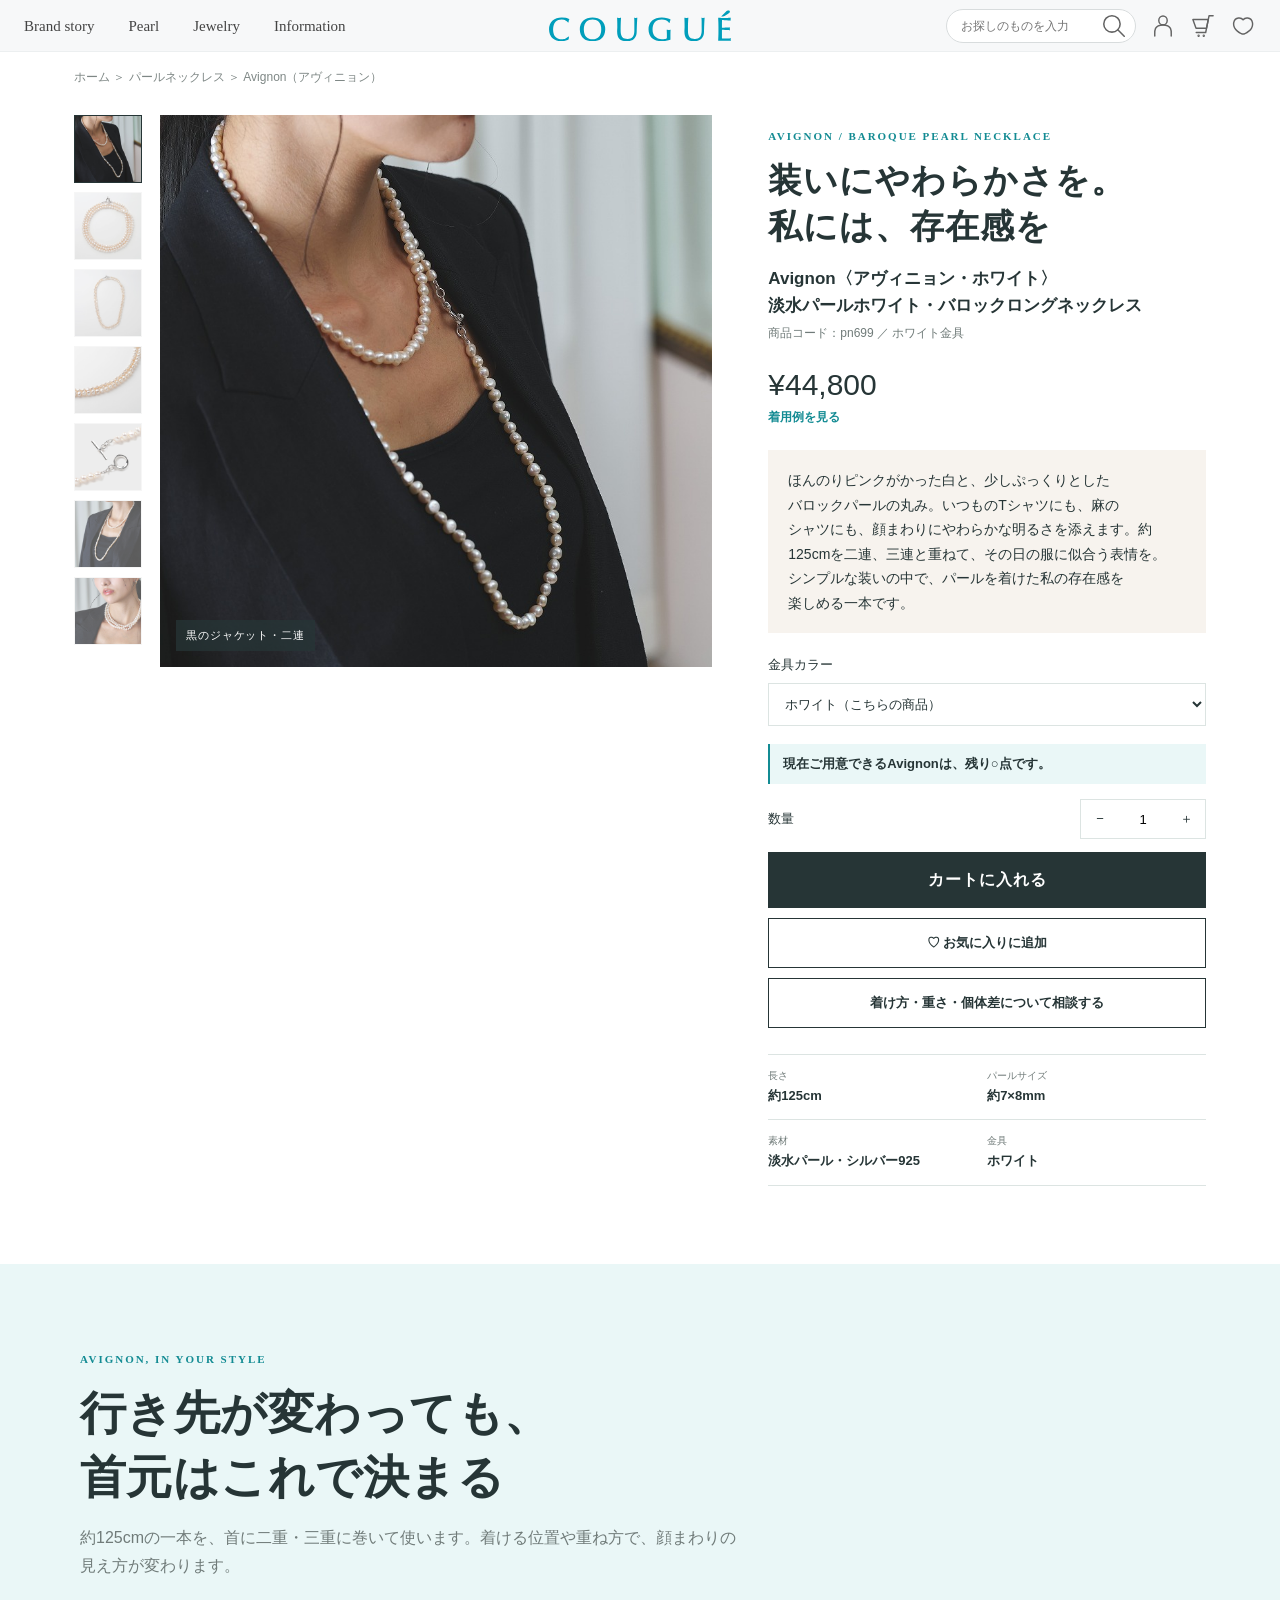
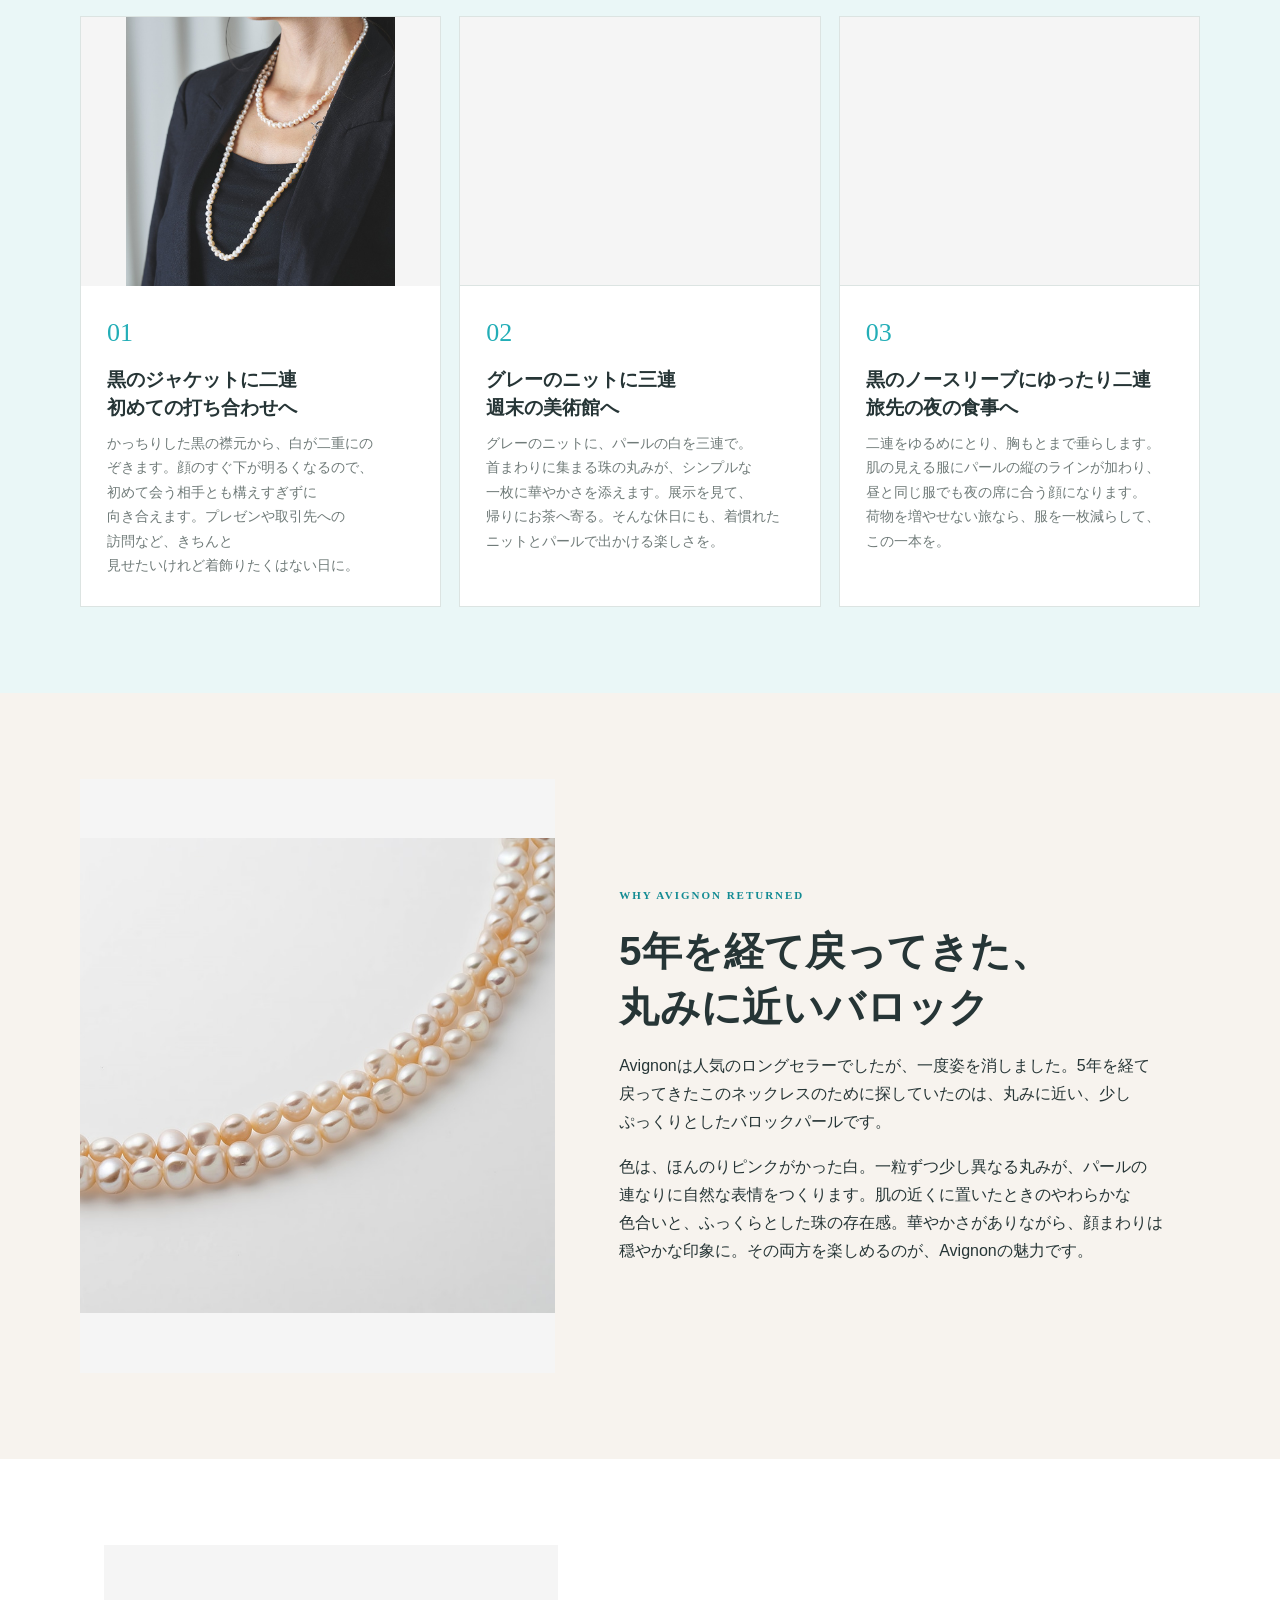
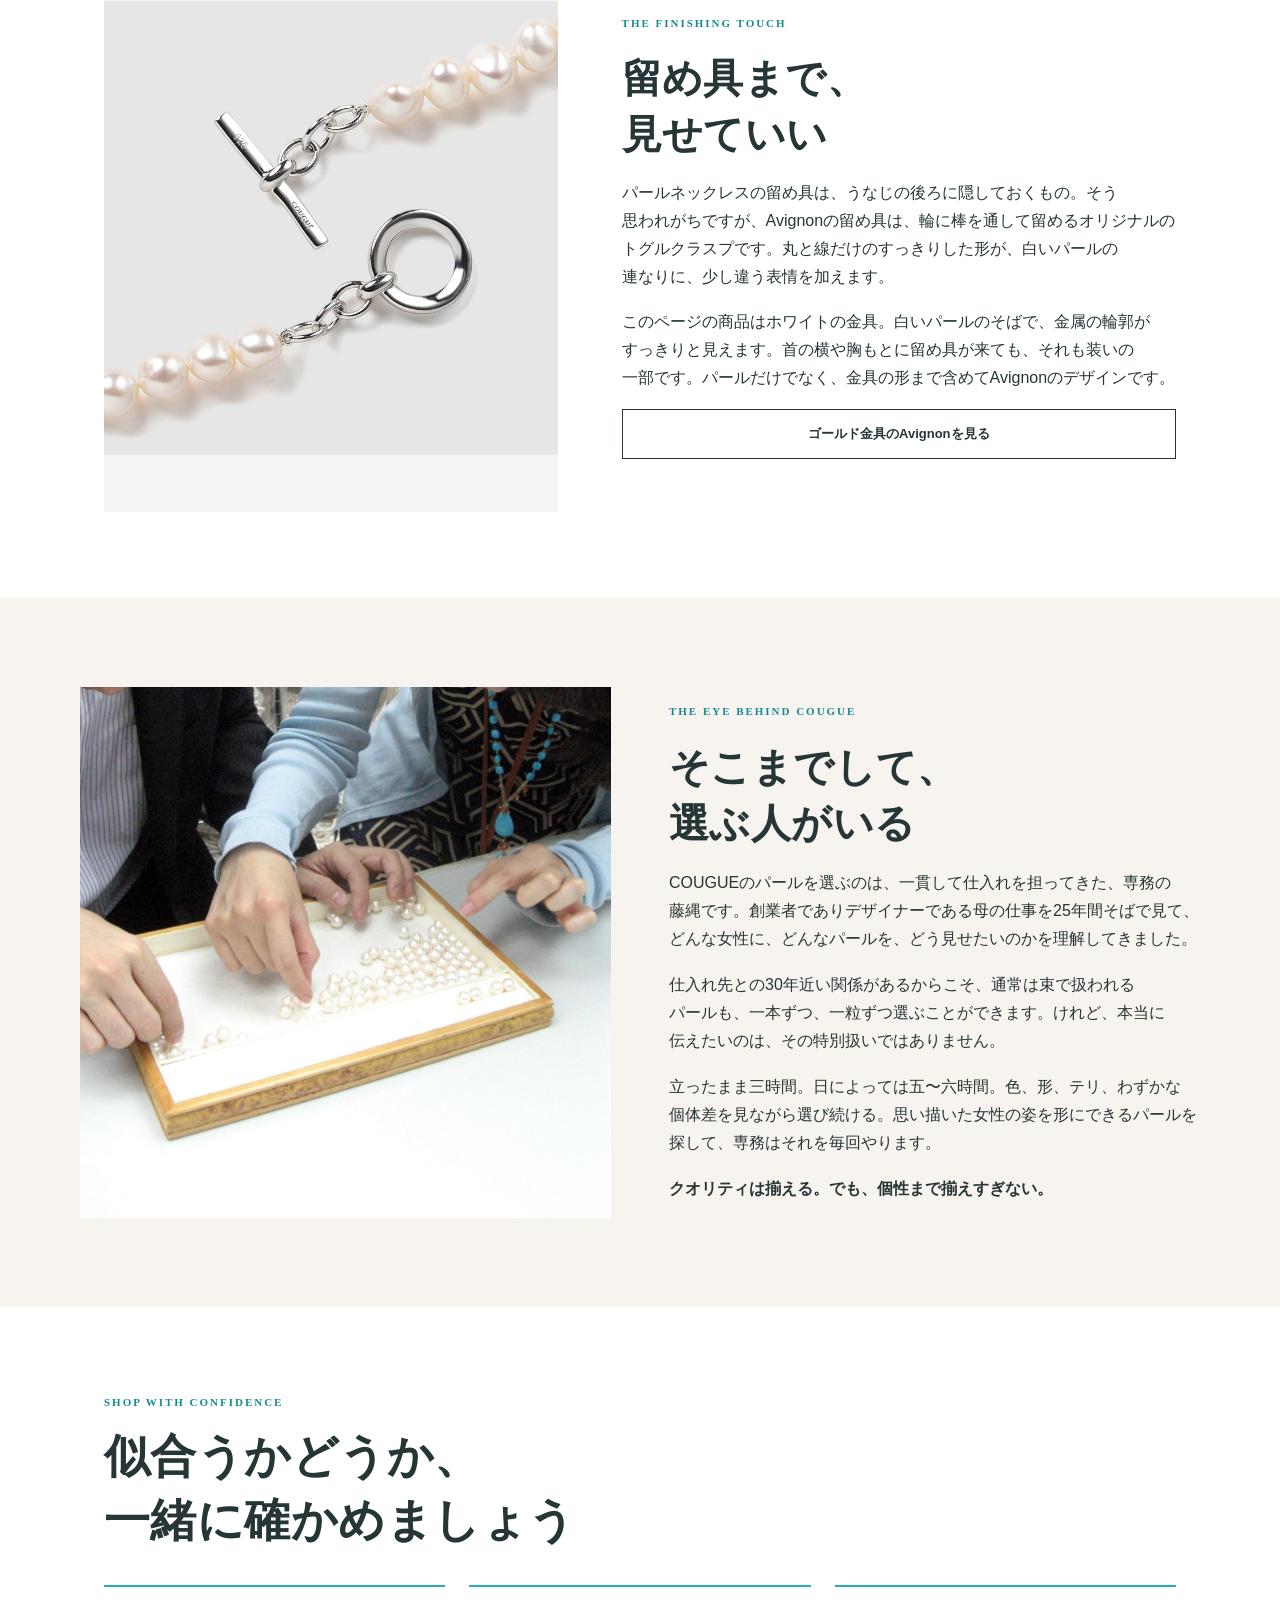
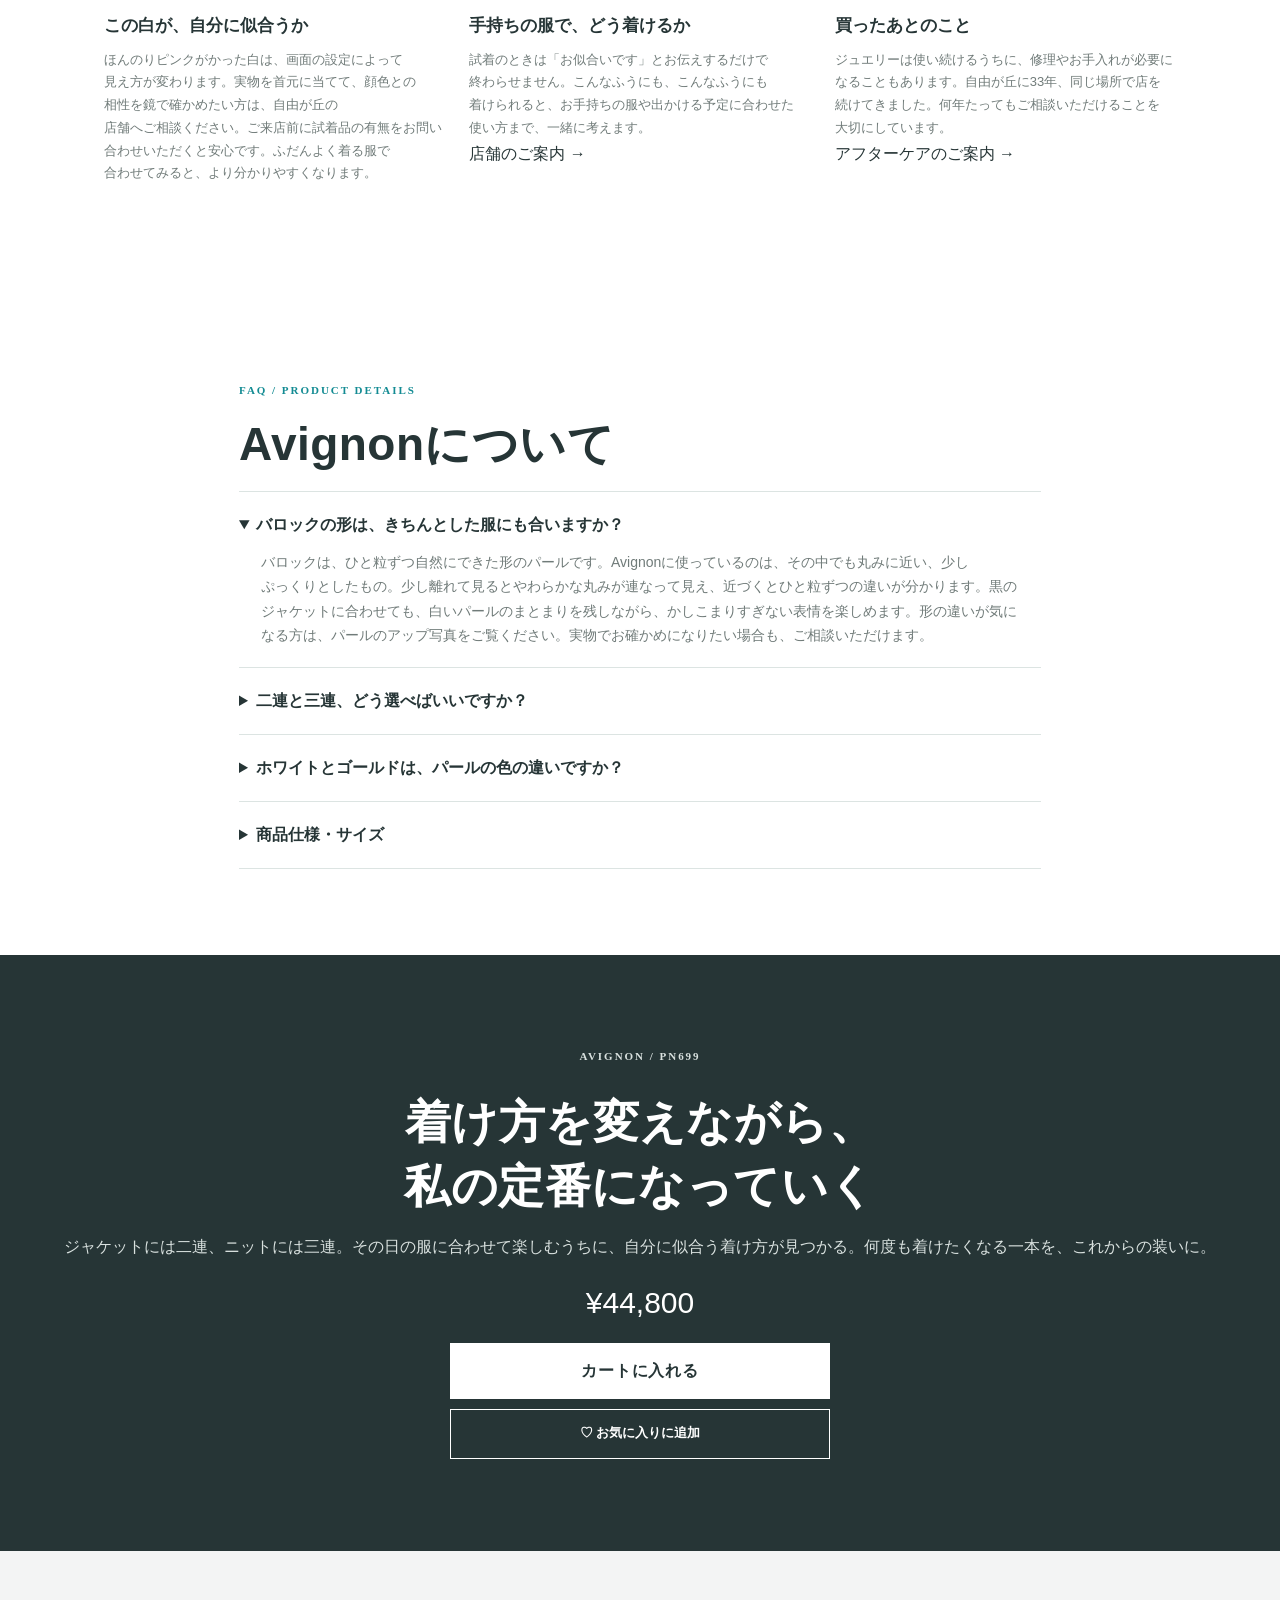
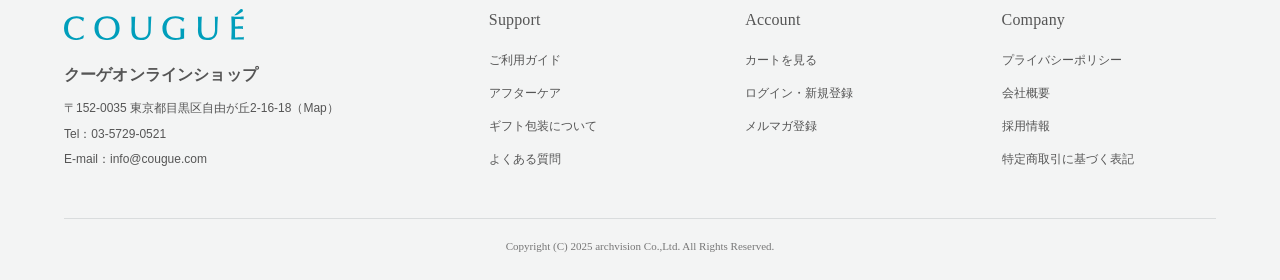
==== commit e13267f3: "Cynthia80とAvignonを更新" ====
--- a/avignon.html
+++ b/avignon.html
@@ -183,7 +183,8 @@
 dialog{max-width:min(92vw,820px);max-height:90vh;border:0;padding:24px;color:var(--ink)}dialog::backdrop{background:#152220bb}dialog img{width:auto;max-width:100%;max-height:72vh;margin:auto}dialog button{display:block;margin:0 0 14px auto;cursor:pointer}#purchase-dialog{max-width:460px}#purchase-dialog h2{font-size:24px}button:focus-visible,a:focus-visible,summary:focus-visible{outline:3px solid var(--teal-dark);outline-offset:3px}
 @media(max-width:820px){.photo-pending{aspect-ratio:4/3}.review-grid:has(> :nth-child(2):last-child){grid-template-columns:1fr}.thumb{width:58px;flex:none}.specs div{grid-template-columns:90px 1fr}.photo-pending{padding:20px}.measure{font-size:28px}}
 @media(prefers-reduced-motion:reduce){html{scroll-behavior:auto}}
-</style><style>.product-hero h1{font-size:clamp(31px,2.65vw,38px)}.variant-caption{margin:0;padding:8px 14px;background:#f5f5f5;color:var(--muted);font-size:11px}.client-fact-request{margin-top:28px;padding:20px;background:var(--sand);font-size:13px;color:var(--muted)}#product-option:disabled{opacity:1;color:var(--ink)}.reason-photo-empty{aspect-ratio:4/3;background:#f5f5f5;border-bottom:1px solid var(--line)}</style></head>
+</style><style>.product-hero h1{font-size:clamp(31px,2.65vw,38px)}.variant-caption{margin:0;padding:8px 14px;background:#f5f5f5;color:var(--muted);font-size:11px}.client-fact-request{margin-top:28px;padding:20px;background:var(--sand);font-size:13px;color:var(--muted)}#product-option:disabled{opacity:1;color:var(--ink)}.reason-photo-empty{aspect-ratio:4/3;background:#f5f5f5;border-bottom:1px solid var(--line)}</style><style>.stock-note { margin:0 0 15px; padding:10px 13px; border-left:2px solid var(--teal-dark); background:var(--pale); color:var(--ink); font-size:13px; font-weight:700; line-height:1.55; }</style>
+</head>
 <body>
 <header class="cougue-site-header">
 <button aria-controls="cougue-search-panel" aria-expanded="false" aria-label="商品を検索" class="cougue-search-toggle" data-cougue-search-toggle="" type="button"><img alt="" src="assets/shell-20260928/icon_search.svg"/></button>
@@ -199,12 +200,12 @@
 <div aria-hidden="true" class="cougue-search-panel" data-cougue-search-panel="" id="cougue-search-panel"><form action="https://www.cougue.com/view/search" class="cougue-drawer-search" method="get" role="search"><input aria-label="商品検索" name="search_keyword" placeholder="お探しのものを入力してください" type="search"/><button aria-label="検索する" type="submit">⌕</button></form></div>
 <div aria-hidden="true" class="cougue-drawer-overlay" data-cougue-drawer-overlay=""><aside aria-label="サイトメニュー" class="cougue-drawer" data-cougue-drawer="" id="cougue-drawer"><button aria-label="メニューを閉じる" class="cougue-drawer-close" data-cougue-drawer-close="" type="button">×</button><form action="https://www.cougue.com/view/search" class="cougue-drawer-search" method="get" role="search"><input aria-label="商品検索" name="search_keyword" placeholder="お探しのものを入力してください" type="search"/><button aria-label="検索する" type="submit">⌕</button></form><a class="cougue-drawer-primary" href="https://www.cougue.com/view/cart">カートを見る</a><a class="cougue-drawer-primary" href="https://www.cougue.com/view/member/login">ログイン</a><h2 class="cougue-drawer-section-title">アイテムカテゴリ</h2><details><summary>アイテム別</summary><div class="cougue-drawer-sub"><a href="https://www.cougue.com/view/category/ct250">ネックレス</a><a href="https://www.cougue.com/view/category/ct251">リング</a><a href="https://www.cougue.com/view/category/ct252">ピアス・イヤリング</a><a href="https://www.cougue.com/view/category/ct254">ブレスレット</a><a href="https://www.cougue.com/view/category/ct255">ペンダント</a></div></details><details><summary>新着アイテム</summary><div class="cougue-drawer-sub"><a href="https://www.cougue.com/view/category/ct5">新着商品一覧</a><a href="https://www.cougue.com/view/category/ct7">新着パール</a></div></details><details><summary>OUTLET</summary><div class="cougue-drawer-sub"><a href="https://www.cougue.com/view/category/ct202">OUTLET</a><a href="https://www.cougue.com/view/category/ct203">パール OUTLET</a></div></details><details><summary>パール</summary><div class="cougue-drawer-sub"><a href="https://www.cougue.com/view/category/ct15">パール</a><a href="https://www.cougue.com/view/category/ct17">パールネックレス</a><a href="https://www.cougue.com/view/category/ct16">パールリング</a><a href="https://www.cougue.com/view/category/ct19">パールピアス・イヤリング</a><a href="https://www.cougue.com/view/category/ct18">ネックレスセット</a><a href="https://www.cougue.com/view/category/ct88">ブレスレット</a></div></details><details><summary>バロックパール商品</summary><div class="cougue-drawer-sub"><a href="https://www.cougue.com/view/category/ct81">バロックパール商品</a><a href="https://www.cougue.com/view/category/ct227">バロックパールネックレス</a><a href="https://www.cougue.com/view/category/ct229">バロックパールピアス・イヤリング</a><a href="https://www.cougue.com/view/category/ct236">ケシパール</a><a href="https://www.cougue.com/view/category/ct246">オイスターパール</a></div></details><details><summary>商品を探す</summary><div class="cougue-drawer-sub"><a href="https://www.cougue.com/view/category/ct137">商品を探す</a><a href="https://www.cougue.com/view/category/ct140">コレクション別</a><a href="https://www.cougue.com/view/category/ct141">パールの色</a><a href="https://www.cougue.com/view/category/ct142">ネックレスの長さ</a></div></details><a class="cougue-drawer-direct" href="https://www.cougue.com/view/news/list">お知らせ</a><a class="cougue-drawer-direct" href="https://www.cougue.com/view/guide">ご利用ガイド</a><a class="cougue-drawer-direct" href="https://www.cougue.com/view/company">このショップについて</a><a class="cougue-drawer-direct" href="#makeshop-common-contact-url">お問い合わせ</a></aside></div>
 <div class="crumb">ホーム ＞ パールネックレス ＞ Avignon（アヴィニョン）</div>
-<main><section class="product-hero" data-slot="hero"><div class="gallery" aria-label="Avignonの商品画像"><div class="thumbs"><button class="thumb active" aria-pressed="true" type="button" data-src="assets/avignon-20260929/7.jpg" data-label="黒のジャケット・二連" aria-label="黒のジャケット・二連を表示"><img class="" src="assets/avignon-20260929/7.jpg" alt="黒のジャケット・二連" loading="lazy"/></button><button class="thumb" aria-pressed="false" type="button" data-src="assets/avignon-20260929/1.jpg" data-label="ホワイト金具・ネックレス全体" aria-label="ホワイト金具・ネックレス全体を表示"><img class="" src="assets/avignon-20260929/1.jpg" alt="ホワイト金具・ネックレス全体" loading="lazy"/></button><button class="thumb" aria-pressed="false" type="button" data-src="assets/avignon-20260929/2.jpg" data-label="ホワイト金具・ロングのライン" aria-label="ホワイト金具・ロングのラインを表示"><img class="" src="assets/avignon-20260929/2.jpg" alt="ホワイト金具・ロングのライン" loading="lazy"/></button><button class="thumb" aria-pressed="false" type="button" data-src="assets/avignon-20260929/3.jpg" data-label="丸みに近いバロックパール" aria-label="丸みに近いバロックパールを表示"><img class="" src="assets/avignon-20260929/3.jpg" alt="丸みに近いバロックパール" loading="lazy"/></button><button class="thumb" aria-pressed="false" type="button" data-src="assets/avignon-20260929/4.jpg" data-label="ホワイト金具・オリジナルトグル" aria-label="ホワイト金具・オリジナルトグルを表示"><img class="" src="assets/avignon-20260929/4.jpg" alt="ホワイト金具・オリジナルトグル" loading="lazy"/></button><button class="thumb" aria-pressed="false" type="button" data-src="assets/avignon-20260929/8.jpg" data-label="黒のジャケット・正面" aria-label="黒のジャケット・正面を表示"><img class="" src="assets/avignon-20260929/8.jpg" alt="黒のジャケット・正面" loading="lazy"/></button><button class="thumb" aria-pressed="false" type="button" data-src="assets/avignon-20260929/9.jpg" data-label="黒のジャケット・三連" aria-label="黒のジャケット・三連を表示"><img class="" src="assets/avignon-20260929/9.jpg" alt="黒のジャケット・三連" loading="lazy"/></button></div><div class="main-photo"><button id="zoom" type="button" aria-label="商品画像を拡大"><img id="mainImage" src="assets/avignon-20260929/7.jpg" alt="黒のジャケットにAvignonを二連で合わせた着用例"/></button><span class="photo-label" id="photoLabel">黒のジャケット・二連</span></div></div><div class="purchase"><p class="eyebrow">AVIGNON / BAROQUE PEARL NECKLACE</p><h1 id="page-title">装いにやわらかさを。<br/>私には、存在感を</h1><p class="product-name">Avignon〈アヴィニョン・ホワイト〉<span>淡水パールホワイト・バロックロングネックレス</span></p><p class="product-code">商品コード：pn699 ／ ホワイト金具</p><div class="price-row"><p class="price">¥44,800</p></div><p class="points"><a href="#looks">着用例を見る</a></p><div class="summary">ほんのりピンクがかった白と、少しぷっくりとしたバロックパールの丸み。いつものTシャツにも、麻のシャツにも、顔まわりにやわらかな明るさを添えます。約125cmを二連、三連と重ねて、その日の服に似合う表情を。シンプルな装いの中で、パールを着けた私の存在感を楽しめる一本です。</div><label class="option-label" for="product-option">金具カラー</label><select id="product-option" disabled><option value="white">ホワイト（こちらの商品）</option></select><div class="quantity-line"><label for="quantity">数量</label><div class="quantity"><button id="minus" type="button" aria-label="数量を減らす">−</button><input id="quantity" type="number" value="1" min="1" max="99" aria-label="数量"/><button id="plus" type="button" aria-label="数量を増やす">＋</button></div></div><button class="cta" id="cart" type="button">カートに入れる</button><button class="favorite-btn" id="favorite" type="button" aria-pressed="false">♡ お気に入りに追加</button><a class="sub-cta" href="#makeshop-common-contact-url">着け方・重さ・個体差について相談する</a><div class="quick-spec"><div><small>長さ</small><strong>約125cm</strong></div><div><small>パールサイズ</small><strong>約7×8mm</strong></div><div><small>素材</small><strong>淡水パール・シルバー925</strong></div><div><small>金具</small><strong>ホワイト</strong></div></div></div></section>
+<main><section class="product-hero" data-slot="hero"><div class="gallery" aria-label="Avignonの商品画像"><div class="thumbs"><button class="thumb active" aria-pressed="true" type="button" data-src="assets/avignon-20260929/7.jpg" data-label="黒のジャケット・二連" aria-label="黒のジャケット・二連を表示"><img class="" src="assets/avignon-20260929/7.jpg" alt="黒のジャケット・二連" loading="lazy"/></button><button class="thumb" aria-pressed="false" type="button" data-src="assets/avignon-20260929/1.jpg" data-label="ホワイト金具・ネックレス全体" aria-label="ホワイト金具・ネックレス全体を表示"><img class="" src="assets/avignon-20260929/1.jpg" alt="ホワイト金具・ネックレス全体" loading="lazy"/></button><button class="thumb" aria-pressed="false" type="button" data-src="assets/avignon-20260929/2.jpg" data-label="ホワイト金具・ロングのライン" aria-label="ホワイト金具・ロングのラインを表示"><img class="" src="assets/avignon-20260929/2.jpg" alt="ホワイト金具・ロングのライン" loading="lazy"/></button><button class="thumb" aria-pressed="false" type="button" data-src="assets/avignon-20260929/3.jpg" data-label="丸みに近いバロックパール" aria-label="丸みに近いバロックパールを表示"><img class="" src="assets/avignon-20260929/3.jpg" alt="丸みに近いバロックパール" loading="lazy"/></button><button class="thumb" aria-pressed="false" type="button" data-src="assets/avignon-20260929/4.jpg" data-label="ホワイト金具・オリジナルトグル" aria-label="ホワイト金具・オリジナルトグルを表示"><img class="" src="assets/avignon-20260929/4.jpg" alt="ホワイト金具・オリジナルトグル" loading="lazy"/></button><button class="thumb" aria-pressed="false" type="button" data-src="assets/avignon-20260929/8.jpg" data-label="黒のジャケット・正面" aria-label="黒のジャケット・正面を表示"><img class="" src="assets/avignon-20260929/8.jpg" alt="黒のジャケット・正面" loading="lazy"/></button><button class="thumb" aria-pressed="false" type="button" data-src="assets/avignon-20260929/9.jpg" data-label="黒のジャケット・三連" aria-label="黒のジャケット・三連を表示"><img class="" src="assets/avignon-20260929/9.jpg" alt="黒のジャケット・三連" loading="lazy"/></button></div><div class="main-photo"><button id="zoom" type="button" aria-label="商品画像を拡大"><img id="mainImage" src="assets/avignon-20260929/7.jpg" alt="黒のジャケットにAvignonを二連で合わせた着用例"/></button><span class="photo-label" id="photoLabel">黒のジャケット・二連</span></div></div><div class="purchase"><p class="eyebrow">AVIGNON / BAROQUE PEARL NECKLACE</p><h1 id="page-title">装いにやわらかさを。<br/>私には、存在感を</h1><p class="product-name">Avignon〈アヴィニョン・ホワイト〉<span>淡水パールホワイト・バロックロングネックレス</span></p><p class="product-code">商品コード：pn699 ／ ホワイト金具</p><div class="price-row"><p class="price">¥44,800</p></div><p class="points"><a href="#looks">着用例を見る</a></p><div class="summary">ほんのりピンクがかった白と、少しぷっくりとしたバロックパールの丸み。いつものTシャツにも、麻のシャツにも、顔まわりにやわらかな明るさを添えます。約125cmを二連、三連と重ねて、その日の服に似合う表情を。シンプルな装いの中で、パールを着けた私の存在感を楽しめる一本です。</div><label class="option-label" for="product-option">金具カラー</label><select id="product-option" disabled><option value="white">ホワイト（こちらの商品）</option></select><p class="stock-note">現在ご用意できるAvignonは、残り○点です。</p><div class="quantity-line"><label for="quantity">数量</label><div class="quantity"><button id="minus" type="button" aria-label="数量を減らす">−</button><input id="quantity" type="number" value="1" min="1" max="99" aria-label="数量"/><button id="plus" type="button" aria-label="数量を増やす">＋</button></div></div><button class="cta" id="cart" type="button">カートに入れる</button><button class="favorite-btn" id="favorite" type="button" aria-pressed="false">♡ お気に入りに追加</button><a class="sub-cta" href="#makeshop-common-contact-url">着け方・重さ・個体差について相談する</a><div class="quick-spec"><div><small>長さ</small><strong>約125cm</strong></div><div><small>パールサイズ</small><strong>約7×8mm</strong></div><div><small>素材</small><strong>淡水パール・シルバー925</strong></div><div><small>金具</small><strong>ホワイト</strong></div></div></div></section>
 <section data-slot="reviews" hidden style="display:none"></section>
 <section class="section wide soft" data-slot="reasons" id="looks"><div class="inner"><p class="eyebrow">AVIGNON, IN YOUR STYLE</p><h2>行き先が変わっても、<br/>首元はこれで決まる</h2><p class="section-intro">約125cmの一本を、首に二重・三重に巻いて使います。着ける位置や重ね方で、顔まわりの見え方が変わります。</p><div class="reason-grid"><article class="reason"><img class="" src="assets/avignon-20260929/8.jpg" alt="黒のジャケット・正面" loading="lazy" width="800" height="800"/><div class="reason-copy"><span class="reason-number">01</span><h3>黒のジャケットに二連<br/>初めての打ち合わせへ</h3><p>かっちりした黒の襟元から、白が二重にのぞきます。顔のすぐ下が明るくなるので、初めて会う相手とも構えすぎずに向き合えます。プレゼンや取引先への訪問など、きちんと見せたいけれど着飾りたくはない日に。</p></div></article><article class="reason"><div class="reason-photo-empty" aria-hidden="true"></div><div class="reason-copy"><span class="reason-number">02</span><h3>グレーのニットに三連<br/>週末の美術館へ</h3><p>グレーのニットに、パールの白を三連で。首まわりに集まる珠の丸みが、シンプルな一枚に華やかさを添えます。展示を見て、帰りにお茶へ寄る。そんな休日にも、着慣れたニットとパールで出かける楽しさを。</p></div></article><article class="reason"><div class="reason-photo-empty" aria-hidden="true"></div><div class="reason-copy"><span class="reason-number">03</span><h3>黒のノースリーブにゆったり二連<br/>旅先の夜の食事へ</h3><p>二連をゆるめにとり、胸もとまで垂らします。肌の見える服にパールの縦のラインが加わり、昼と同じ服でも夜の席に合う顔になります。荷物を増やせない旅なら、服を一枚減らして、この一本を。</p></div></article></div></div></section>
 <section class="section wide sand" data-slot="design"><div class="inner story"><img class="story-image" src="assets/avignon-20260929/3.jpg" alt="丸みに近いバロックパール" loading="lazy" width="800" height="800"/><div class="story-copy"><p class="eyebrow">WHY AVIGNON RETURNED</p><h2>5年を経て戻ってきた、<br/>丸みに近いバロック</h2><p>Avignonは人気のロングセラーでしたが、一度姿を消しました。5年を経て戻ってきたこのネックレスのために探していたのは、丸みに近い、少しぷっくりとしたバロックパールです。</p><p>色は、ほんのりピンクがかった白。一粒ずつ少し異なる丸みが、パールの連なりに自然な表情をつくります。肌の近くに置いたときのやわらかな色合いと、ふっくらとした珠の存在感。華やかさがありながら、顔まわりは穏やかな印象に。その両方を楽しめるのが、Avignonの魅力です。</p></div></div></section>
 <section class="section" data-slot="hardware"><div class="inner story"><img class="story-image" src="assets/avignon-20260929/4.jpg" alt="ホワイト金具・オリジナルトグル" loading="lazy" width="800" height="800"/><div class="story-copy"><p class="eyebrow">THE FINISHING TOUCH</p><h2>留め具まで、<br/>見せていい</h2><p>パールネックレスの留め具は、うなじの後ろに隠しておくもの。そう思われがちですが、Avignonの留め具は、輪に棒を通して留めるオリジナルのトグルクラスプです。丸と線だけのすっきりした形が、白いパールの連なりに、少し違う表情を加えます。</p><p>このページの商品はホワイトの金具。白いパールのそばで、金属の輪郭がすっきりと見えます。首の横や胸もとに留め具が来ても、それも装いの一部です。パールだけでなく、金具の形まで含めてAvignonのデザインです。</p><a class="sub-cta" href="https://www.cougue.com/view/item/000000002143">ゴールド金具のAvignonを見る</a></div></div></section>
-<section class="section wide sand" data-slot="selection"><div class="inner detail-split"><img src="assets/sydney/pearl-selection-2-bright-v1.jpg" alt="COUGUEのパールを選定する様子" loading="lazy"/><div class="detail-copy"><p class="eyebrow">THE EYE BEHIND COUGUE</p><h2>そこまでして、<br/>選ぶ人がいる</h2><p>COUGUEのパールを選ぶのは、専務の藤縄航樹です。創業者でありデザイナーである母の仕事を25年間そばで見て、どんな女性に、どんなパールを、どう見せたいのかを理解してきました。</p><p>仕入れ先との30年近い関係があるからこそ、通常は束で扱われるパールも、一本ずつ、一粒ずつ選ぶことができます。けれど、本当に伝えたいのは、その特別扱いではありません。</p><p>立ったまま三時間。日によっては五〜六時間。色、形、テリ、わずかな個体差を見ながら選び続ける。思い描いた女性の姿を形にできるパールを探して、専務はそれを毎回やります。</p><p><strong>クオリティは揃える。でも、個性まで揃えすぎない。</strong></p></div></div></section>
+<section class="section wide sand" data-slot="selection"><div class="inner detail-split"><img src="assets/sydney/pearl-selection-2-bright-v1.jpg" alt="COUGUEのパールを選定する様子" loading="lazy"/><div class="detail-copy"><p class="eyebrow">THE EYE BEHIND COUGUE</p><h2>そこまでして、<br/>選ぶ人がいる</h2><p>COUGUEのパールを選ぶのは、一貫して仕入れを担ってきた、専務の藤縄です。創業者でありデザイナーである母の仕事を25年間そばで見て、どんな女性に、どんなパールを、どう見せたいのかを理解してきました。</p><p>仕入れ先との30年近い関係があるからこそ、通常は束で扱われるパールも、一本ずつ、一粒ずつ選ぶことができます。けれど、本当に伝えたいのは、その特別扱いではありません。</p><p>立ったまま三時間。日によっては五〜六時間。色、形、テリ、わずかな個体差を見ながら選び続ける。思い描いた女性の姿を形にできるパールを探して、専務はそれを毎回やります。</p><p><strong>クオリティは揃える。でも、個性まで揃えすぎない。</strong></p></div></div></section>
 <section data-slot="lasting-value" hidden style="display:none"></section>
 <section class="section" data-slot="support"><p class="eyebrow">SHOP WITH CONFIDENCE</p><h2>似合うかどうか、<br/>一緒に確かめましょう</h2><div class="trust"><article><h3>この白が、自分に似合うか</h3><p>ほんのりピンクがかった白は、画面の設定によって見え方が変わります。実物を首元に当てて、顔色との相性を鏡で確かめたい方は、自由が丘の店舗へご相談ください。ご来店前に試着品の有無をお問い合わせいただくと安心です。ふだんよく着る服で合わせてみると、より分かりやすくなります。</p></article><article><h3>手持ちの服で、どう着けるか</h3><p>試着のときは「お似合いです」とお伝えするだけで終わらせません。こんなふうにも、こんなふうにも着けられると、お手持ちの服や出かける予定に合わせた使い方まで、一緒に考えます。</p><a href="https://www.cougue.com/html/page2.html">店舗のご案内 →</a></article><article><h3>買ったあとのこと</h3><p>ジュエリーは使い続けるうちに、修理やお手入れが必要になることもあります。自由が丘に33年、同じ場所で店を続けてきました。何年たってもご相談いただけることを大切にしています。</p><a href="https://www.cougue.com/html/page1.html">アフターケアのご案内 →</a></article></div></section>
 <section class="section faq" data-slot="faq"><p class="eyebrow">FAQ / PRODUCT DETAILS</p><h2>Avignonについて</h2><details open=""><summary>バロックの形は、きちんとした服にも合いますか？</summary><p>バロックは、ひと粒ずつ自然にできた形のパールです。Avignonに使っているのは、その中でも丸みに近い、少しぷっくりとしたもの。少し離れて見るとやわらかな丸みが連なって見え、近づくとひと粒ずつの違いが分かります。黒のジャケットに合わせても、白いパールのまとまりを残しながら、かしこまりすぎない表情を楽しめます。形の違いが気になる方は、パールのアップ写真をご覧ください。実物でお確かめになりたい場合も、ご相談いただけます。</p></details><details><summary>二連と三連、どう選べばいいですか？</summary><p>どちらかを選んで買う必要はありません。約125cmの同じ一本を、二重に巻くか三重に巻くかで変えられます。迷ったら、襟ぐりで決めるのがいちばん簡単です。胸もとが開いた服やジャケットの日は二連で縦に長く、首の詰まったニットの日は三連で首まわりに。鏡から一歩離れて、全身で見たときにしっくりくるほうを選んでください。首まわりや服の厚みでも収まりが変わるので、合わせたい服がお決まりでしたら、着け方をご相談ください。</p></details><details><summary>ホワイトとゴールドは、パールの色の違いですか？</summary><p>いいえ、金具の色の違いです。どちらもパールは白です。このページはホワイト金具の商品です。ゴールドの金具をご希望の方は、ゴールド金具の商品ページからお選びください。</p></details><details><summary>商品仕様・サイズ</summary><dl class="specs"><div><dt>商品名</dt><dd>Avignon〈アヴィニョン・ホワイト〉</dd></div><div><dt>商品コード</dt><dd>pn699</dd></div><div><dt>素材</dt><dd>淡水パール・シルバー925</dd></div><div><dt>カラー・形</dt><dd>ホワイト・バロック</dd></div><div><dt>長さ</dt><dd>約125cm</dd></div><div><dt>パールサイズ</dt><dd>約7×8mm</dd></div><div><dt>金具</dt><dd>オリジナルトグル（ホワイト）</dd></div><div><dt>品質表記</dt><dd>AAA（COUGUE公式表記）</dd></div></dl></details></section>
